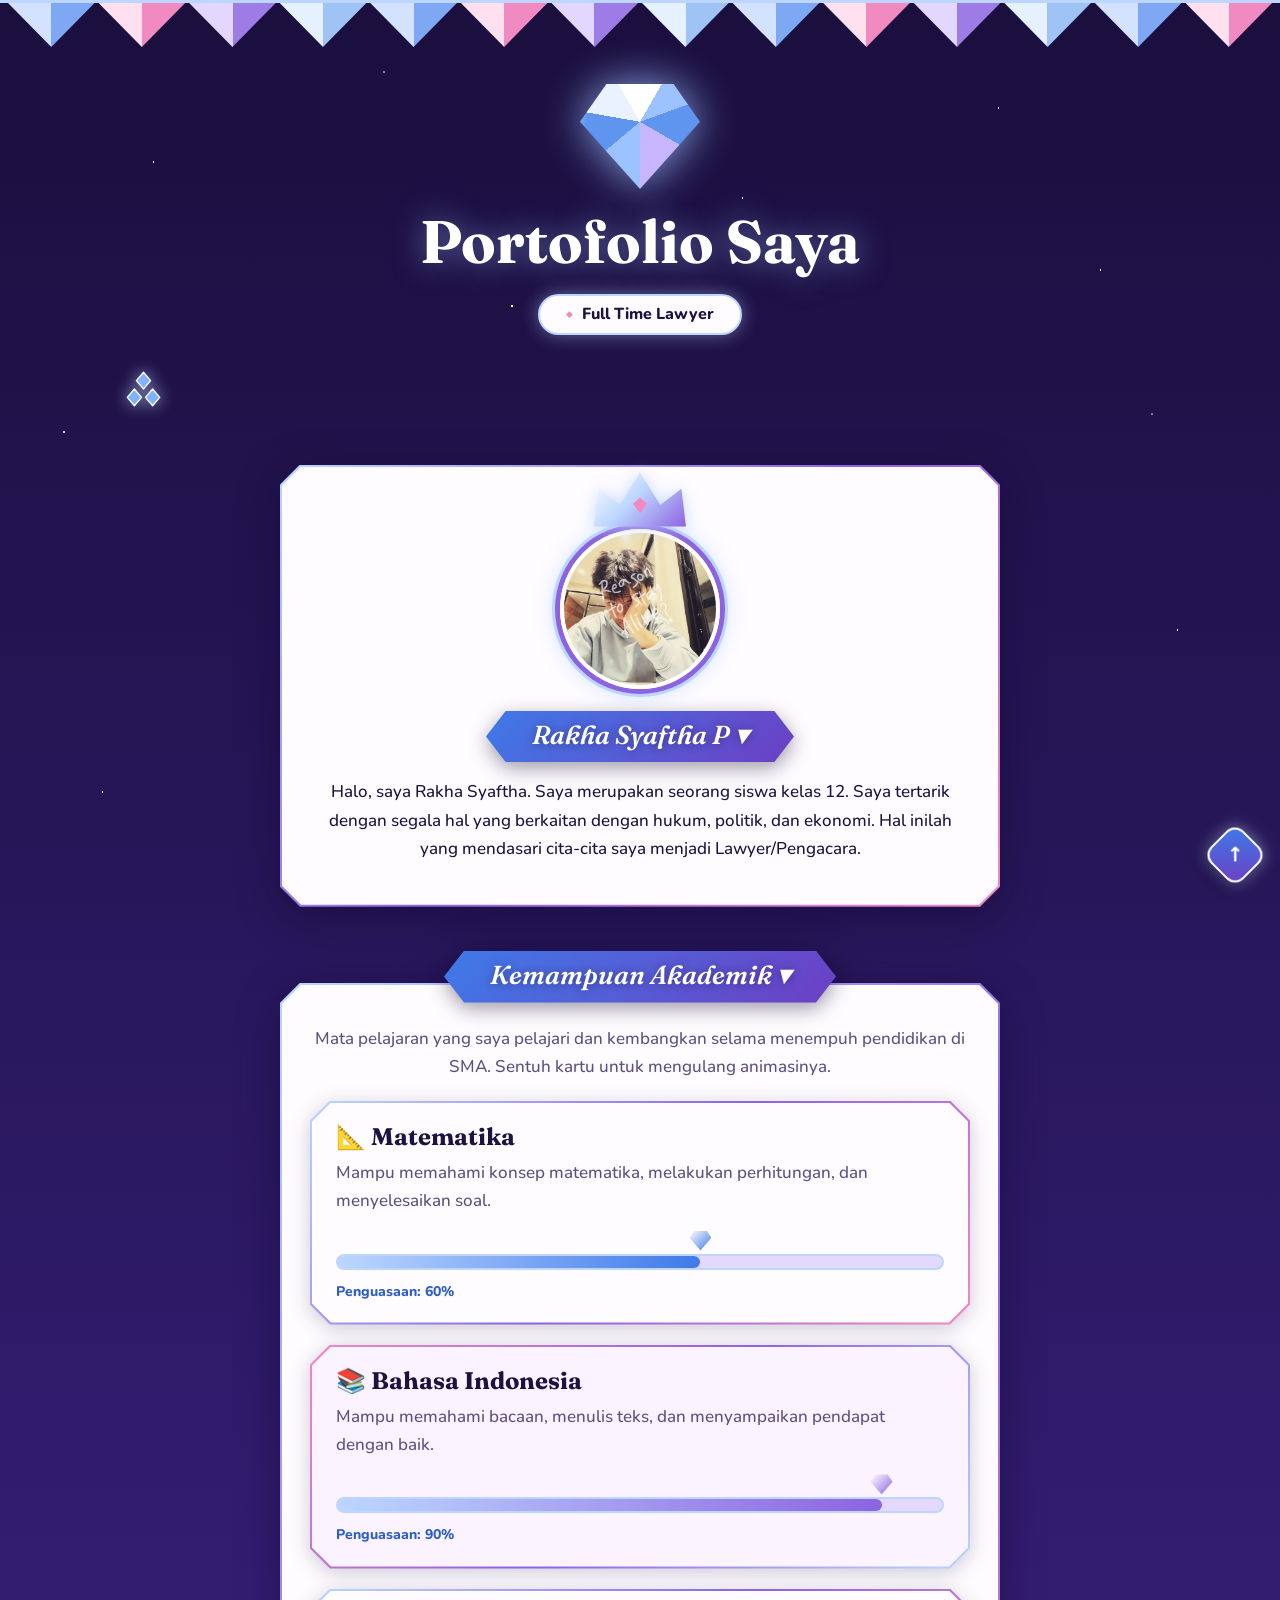
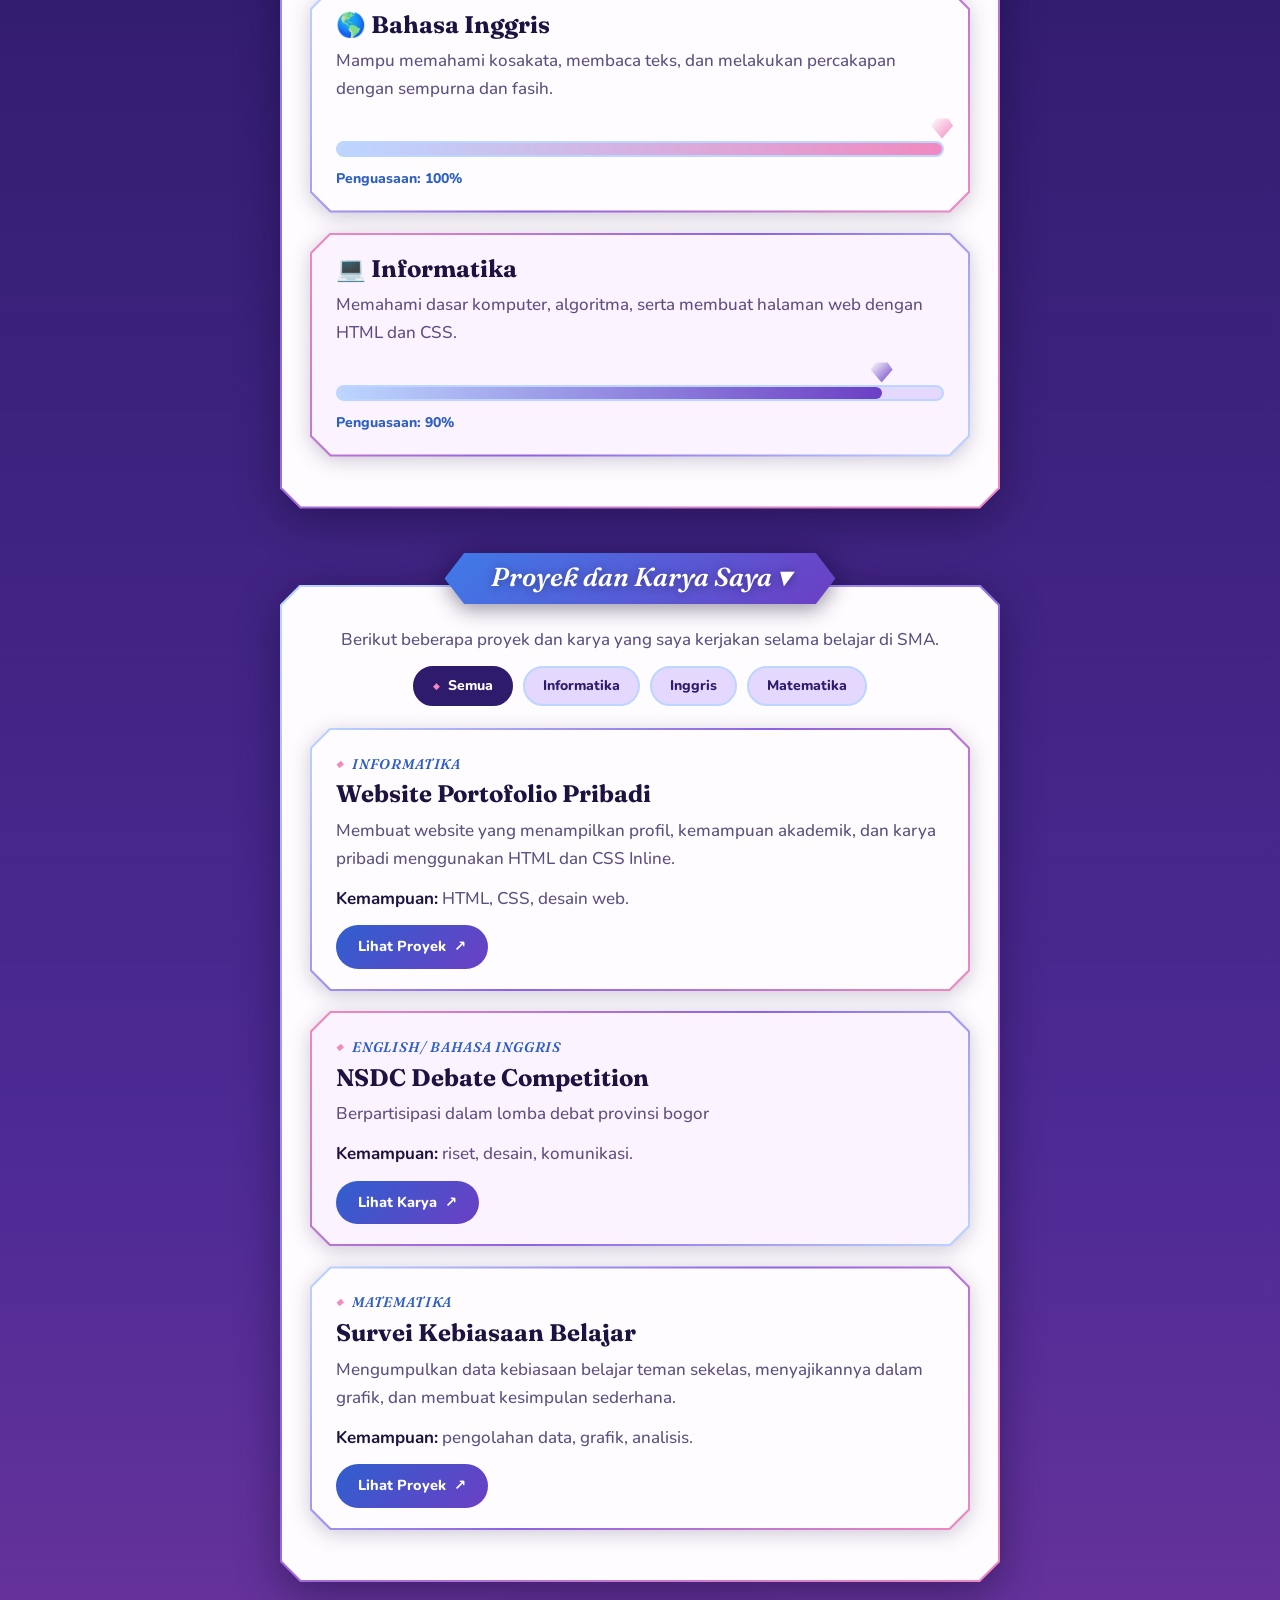
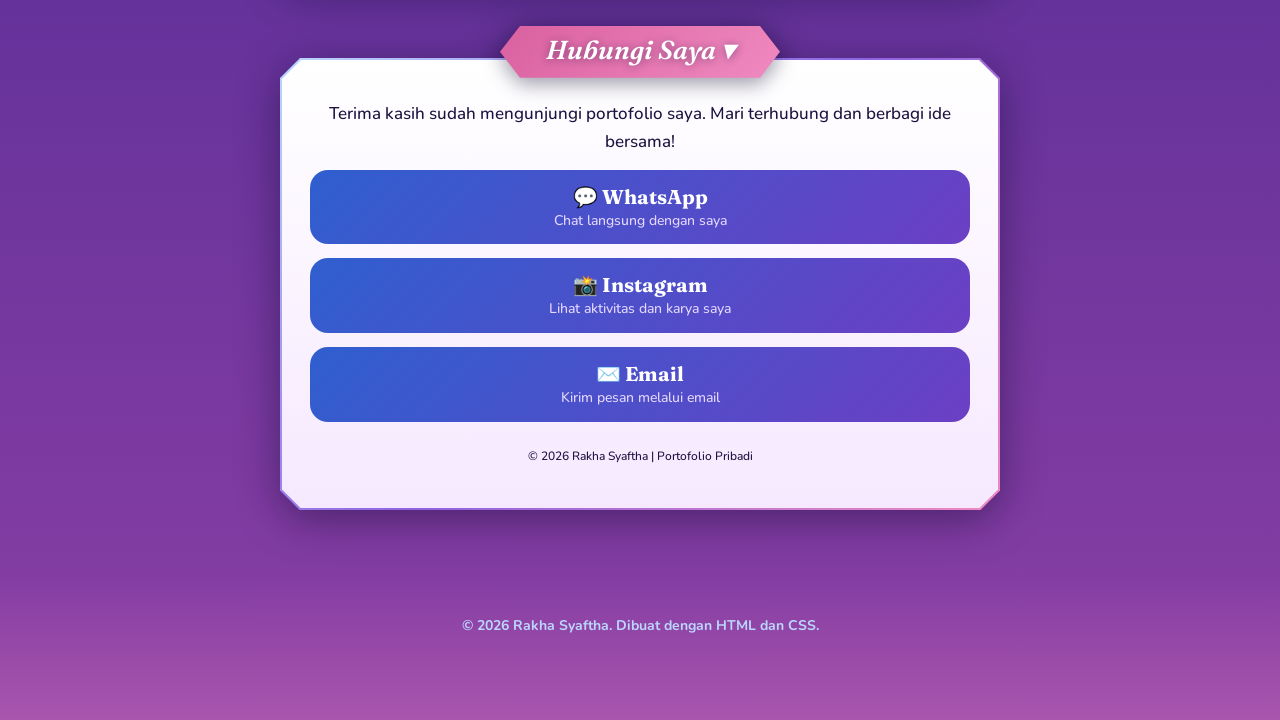
==== index.html @ ced78276 "Add files via upload" ====
<!DOCTYPE html>
<html lang="id">
<head>
    <meta charset="UTF-8">
    <meta name="viewport" content="width=device-width, initial-scale=1.0">
    <title>Portofolio Rakha Syaftha</title>

    <link rel="preconnect" href="https://fonts.googleapis.com">
    <link rel="preconnect" href="https://fonts.gstatic.com" crossorigin>
    <link href="https://fonts.googleapis.com/css2?family=Fraunces:ital,opsz,wght@0,9..144,600;0,9..144,700;1,9..144,600&family=Nunito:wght@500;700;800&display=swap" rel="stylesheet">

    <link rel="stylesheet" href="port.css">
</head>

<body id="top">

    <header>
        <div class="bunting" aria-hidden="true"><i></i><i></i><i></i><i></i><i></i><i></i><i></i><i></i><i></i><i></i><i></i><i></i><i></i><i></i></div>

        <div class="stage">
            <input class="sr-only" type="checkbox" id="kilau">
            <label class="jewel-btn" for="kilau"><span class="jewel-tilt"><span class="jewel"></span></span><span class="sr-only">Sentuh permata</span></label>
            <div class="sparks" aria-hidden="true"><i></i><i></i><i></i><i></i><i></i><i></i></div>
        </div>

        <input class="sr-only" type="checkbox" id="yee">
        <h1><label for="yee"><span class="a">Portofolio Saya</span><span class="b">Rakha Syaftha Perdana</span></label></h1>

        <div class="sign">
            <input class="sr-only" type="radio" name="s" id="s0" checked>
            <input class="sr-only" type="radio" name="s" id="s1">
            <input class="sr-only" type="radio" name="s" id="s2">
            <input class="sr-only" type="radio" name="s" id="s3">
            <label class="l0" for="s1">Full Time Lawyer</label>
            <label class="l1" for="s2">Accountant</label>
            <label class="l2" for="s3">English Native</label>
            <label class="l3" for="s0">Diploma</label>
        </div>
    </header>

    <section class="profile">
        <input class="sr-only" type="checkbox" id="tiara">
        <label class="tiara" for="tiara"><span class="sr-only">Sentuh tiara</span></label>

        <input class="sr-only" type="checkbox" id="spin">
        <label class="photo" for="spin"><img src="Snapchat-935109561.jpg" alt="Foto profil"></label>

        <details open>
            <summary><h2>Rakha Syaftha P</h2></summary>
            <p>
                Halo, saya Rakha Syaftha. Saya merupakan seorang
                siswa kelas 12. Saya tertarik dengan segala hal
                yang berkaitan dengan hukum, politik, dan ekonomi.
                Hal inilah yang mendasari cita-cita saya menjadi
                Lawyer/Pengacara.
            </p>
        </details>
    </section>

    <section>
        <details open>
            <summary><h2>Kemampuan Akademik</h2></summary>

            <p class="description">
                Mata pelajaran yang saya pelajari dan
                kembangkan selama menempuh pendidikan di SMA.
                Sentuh kartu untuk mengulang animasinya.
            </p>

            <div class="skill-card" style="--v:60">
                <input class="sr-only" type="checkbox" id="k1"><label class="hit" for="k1"><span class="sr-only">Ulangi animasi</span></label>
                <h3>📐 Matematika</h3>
                <p>Mampu memahami konsep matematika, melakukan perhitungan, dan menyelesaikan soal.</p>
                <div class="progress"><div class="progress-bar" style="width: 60%;"></div></div>
                <p class="percentage"></p>
            </div>

            <div class="skill-card" style="--v:90;--c:var(--amethyst)">
                <input class="sr-only" type="checkbox" id="k2"><label class="hit" for="k2"><span class="sr-only">Ulangi animasi</span></label>
                <h3>📚 Bahasa Indonesia</h3>
                <p>Mampu memahami bacaan, menulis teks, dan menyampaikan pendapat dengan baik.</p>
                <div class="progress"><div class="progress-bar" style="width: 90%;"></div></div>
                <p class="percentage"></p>
            </div>

            <div class="skill-card" style="--v:100;--c:var(--rose)">
                <input class="sr-only" type="checkbox" id="k3"><label class="hit" for="k3"><span class="sr-only">Ulangi animasi</span></label>
                <h3>🌎 Bahasa Inggris</h3>
                <p>Mampu memahami kosakata, membaca teks, dan melakukan percakapan dengan sempurna dan fasih.</p>
                <div class="progress"><div class="progress-bar" style="width: 100%;"></div></div>
                <p class="percentage"></p>
            </div>

            <div class="skill-card" style="--v:90;--c:var(--violet)">
                <input class="sr-only" type="checkbox" id="k4"><label class="hit" for="k4"><span class="sr-only">Ulangi animasi</span></label>
                <h3>💻 Informatika</h3>
                <p>Memahami dasar komputer, algoritma, serta membuat halaman web dengan HTML dan CSS.</p>
                <div class="progress"><div class="progress-bar" style="width: 90%;"></div></div>
                <p class="percentage"></p>
            </div>
        </details>
    </section>

    <section class="proj">
        <details open>
            <summary><h2>Proyek dan Karya Saya</h2></summary>

            <p class="description">
                Berikut beberapa proyek dan karya yang saya
                kerjakan selama belajar di SMA.
            </p>

            <div class="chips" role="group" aria-label="Filter kategori">
                <input class="sr-only" type="radio" name="kat" id="f-semua" checked><label for="f-semua">Semua</label>
                <input class="sr-only" type="radio" name="kat" id="f-info"><label for="f-info">Informatika</label>
                <input class="sr-only" type="radio" name="kat" id="f-eng"><label for="f-eng">Inggris</label>
                <input class="sr-only" type="radio" name="kat" id="f-mat"><label for="f-mat">Matematika</label>
            </div>

            <div class="project-card" data-k="info">
                <p class="category">INFORMATIKA</p>
                <h3>Website Portofolio Pribadi</h3>
                <p>
                    Membuat website yang menampilkan profil,
                    kemampuan akademik, dan karya pribadi
                    menggunakan HTML dan CSS Inline.
                </p>
                <p><b>Kemampuan:</b> HTML, CSS, desain web.</p>
                <a href="informatika.html" class="project-button">Lihat Proyek</a>
            </div>

            <div class="project-card" data-k="eng">
                <p class="category">ENGLISH/ BAHASA INGGRIS</p>
                <h3>NSDC Debate Competition</h3>
                <p>Berpartisipasi dalam lomba debat provinsi bogor</p>
                <p><b>Kemampuan:</b> riset, desain, komunikasi.</p>
                <a href="poster.html" class="project-button">Lihat Karya</a>
            </div>

            <div class="project-card" data-k="mat">
                <p class="category">MATEMATIKA</p>
                <h3>Survei Kebiasaan Belajar</h3>
                <p>
                    Mengumpulkan data kebiasaan belajar teman
                    sekelas, menyajikannya dalam grafik, dan
                    membuat kesimpulan sederhana.
                </p>
                <p><b>Kemampuan:</b> pengolahan data, grafik, analisis.</p>
                <a href="survei.html" class="project-button">Lihat Proyek</a>
            </div>
        </details>
    </section>

    <section class="contact">
        <details open>
            <summary><h2>Hubungi Saya</h2></summary>

            <p>
                Terima kasih sudah mengunjungi portofolio saya.
                Mari terhubung dan berbagi ide bersama!
            </p>

            <a href="https://wa.me/6288289358517" target="_blank" rel="noopener noreferrer" class="contact-button">
                💬 WhatsApp
                <span>Chat langsung dengan saya</span>
            </a>

            <a href="https://www.instagram.com/rakhasyaftha/" target="_blank" rel="noopener noreferrer" class="contact-button">
                📸 Instagram
                <span>Lihat aktivitas dan karya saya</span>
            </a>

            <a href="mailto:rakha.syaftha@gmail.com" class="contact-button">
                ✉️ Email
                <span>Kirim pesan melalui email</span>
            </a>

            <p style="font-size: 12px; margin-top: 25px;">
                © 2026 Rakha Syaftha | Portofolio Pribadi
            </p>
        </details>
    </section>

    <footer>
        <p><a href="#top">&copy; 2026 Rakha Syaftha. Dibuat dengan HTML dan CSS.</a></p>
        <div class="row">
        </div>
    </footer>
    <a class="up" href="#top" aria-label="Kembali ke atas"><span aria-hidden="true">↑</span></a>

</body>
</html>
---- port.css ----
@property --n{syntax:'<integer>';inherits:false;initial-value:0}

:root{--midnight:#1a0f3d;--indigo:#2f1b6b;--violet:#6c3fc4;--amethyst:#8d63e0;--sapphire:#3f7ae8;--sapphire-d:#2d5fc4;--ice:#bcd6ff;--lilac:#e4d8ff;--rose:#f08ac0;--pearl:#fffcff;--ink:#1d1240;--muted:#5d5080;--serif:'Fraunces',Georgia,'Times New Roman',serif;--sans:'Nunito',system-ui,Arial,sans-serif;
--cut:polygon(20px 0,calc(100% - 20px) 0,100% 20px,100% calc(100% - 20px),calc(100% - 20px) 100%,20px 100%,0 calc(100% - 20px),0 20px);
--cut-in:polygon(19px 0,calc(100% - 19px) 0,100% 19px,100% calc(100% - 19px),calc(100% - 19px) 100%,19px 100%,0 calc(100% - 19px),0 19px);
--gem:polygon(22% 0,78% 0,100% 36%,50% 100%,0 36%);
--gems:url("data:image/svg+xml,%3Csvg xmlns='http://www.w3.org/2000/svg' viewBox='0 0 30 28'%3E%3Cpath fill='%2380b2ff' stroke='%23ffffff' stroke-width='1' stroke-linejoin='round' d='M15 1l5.5 6.5L15 14 9.5 7.5z M8 14l5.5 6.5L8 27 2.5 20.5z M22 14l5.5 6.5L22 27l-5.5-6.5z'/%3E%3C/svg%3E")}
*{box-sizing:border-box}
html{scroll-behavior:smooth}
::selection{background:var(--rose);color:var(--ink)}
:focus-visible{outline:3px solid var(--rose);outline-offset:3px}
input:focus-visible+label{outline:3px solid var(--rose);outline-offset:3px;border-radius:12px}
.sr-only{position:absolute;width:1px;height:1px;margin:-1px;padding:0;overflow:hidden;clip:rect(0 0 0 0);white-space:nowrap;border:0}

body{margin:0;font:500 17px/1.65 var(--sans);color:#f3ebff;background:linear-gradient(180deg,var(--midnight) 0%,var(--indigo) 36%,#4d2a94 70%,#8a3fa5 100%)}
body>*{position:relative;z-index:1}
body::before,body::after{content:"";position:fixed;inset:0;z-index:0;pointer-events:none;animation:twinkle 6s ease-in-out infinite}
body::before{background:radial-gradient(1.6px 1.6px at 12% 18%,#fff 50%,transparent 51%),radial-gradient(1.2px 1.2px at 78% 12%,#cfe0ff 50%,transparent 51%),radial-gradient(2px 2px at 40% 34%,#fff 50%,transparent 51%),radial-gradient(1.4px 1.4px at 90% 46%,#ffd9ec 50%,transparent 51%),radial-gradient(1.6px 1.6px at 22% 62%,#fff 50%,transparent 51%),radial-gradient(1.2px 1.2px at 64% 78%,#cfe0ff 50%,transparent 51%),radial-gradient(2px 2px at 8% 88%,#fff 50%,transparent 51%)}
body::after{animation-delay:3s;background:radial-gradient(1.4px 1.4px at 30% 8%,#fff 50%,transparent 51%),radial-gradient(1.8px 1.8px at 58% 22%,#ffd9ec 50%,transparent 51%),radial-gradient(1.2px 1.2px at 86% 30%,#fff 50%,transparent 51%),radial-gradient(1.6px 1.6px at 5% 48%,#cfe0ff 50%,transparent 51%),radial-gradient(1.4px 1.4px at 48% 56%,#fff 50%,transparent 51%),radial-gradient(1.8px 1.8px at 92% 70%,#fff 50%,transparent 51%),radial-gradient(1.2px 1.2px at 36% 94%,#ffd9ec 50%,transparent 51%)}
@keyframes twinkle{0%,100%{opacity:.3}50%{opacity:1}}

.jewel::before{content:"";position:absolute;inset:0;clip-path:var(--gem);background:conic-gradient(from 0deg at 50% 36%,#fff 0 30deg,#9cc2ff 30deg 70deg,#5f95ee 70deg 120deg,#c7b5ff 120deg 180deg,#9cc2ff 180deg 230deg,#5f95ee 230deg 280deg,#eaf2ff 280deg 330deg,#fff 330deg 360deg)}

header{position:relative;z-index:1;text-align:center;padding:84px 20px 84px}

header::after{content:"";position:absolute;left:0;right:0;bottom:12px;height:36px;background:var(--gems) 10% 50%/auto 100% no-repeat;filter:drop-shadow(0 0 8px rgba(188,214,255,.8));animation:stroll 8s ease-in-out infinite alternate}
@keyframes stroll{to{background-position:90% 50%}}

.bunting{position:absolute;top:0;left:0;right:0;display:flex;padding:0 6px;border-top:3px solid var(--ice)}
.bunting i{flex:1;height:clamp(26px,4vw,44px);margin:0 2px;clip-path:polygon(0 0,100% 0,50% 100%);transform-origin:top}
.bunting i:hover{animation:flip .6s}
.bunting i:nth-child(4n+1){background:linear-gradient(90deg,#d3e3ff 50%,#7ea8f4 50%)}
.bunting i:nth-child(4n+2){background:linear-gradient(90deg,#ffe0ef 50%,#f08ac0 50%)}
.bunting i:nth-child(4n+3){background:linear-gradient(90deg,#e3d6ff 50%,#9d7ce6 50%)}
.bunting i:nth-child(4n){background:linear-gradient(90deg,#e6f1ff 50%,#9fc3f5 50%)}
@keyframes flip{50%{transform:rotateX(180deg)}}

@keyframes bob{50%{transform:translateY(-8px)}}

.stage{position:relative;width:120px;margin:0 auto 20px}
.jewel-btn{display:block;width:120px;cursor:pointer;perspective:600px;-webkit-tap-highlight-color:transparent;animation:bob 4s ease-in-out infinite}
.jewel-tilt{display:block;transition:transform .2s ease-out}
.jewel{position:relative;display:block;width:120px;height:105px;filter:drop-shadow(0 0 22px rgba(156,194,255,.85));transition:filter .3s}
.jewel::after{content:"";position:absolute;inset:0;clip-path:var(--gem);background:linear-gradient(105deg,transparent 40%,rgba(255,255,255,.95) 50%,transparent 60%) 0 0/250% 100%;animation:glint 2.2s .5s ease-out both}
.jewel-btn:hover .jewel{filter:drop-shadow(0 0 30px rgba(240,138,192,.85))}
.jewel-btn:active .jewel-tilt{transform:scale(.92)}
.jewel-btn:hover .jewel-tilt{animation:sway 2.4s ease-in-out infinite}
#kilau:checked+.jewel-btn .jewel-tilt{animation:spin .9s cubic-bezier(.3,1.3,.5,1),sway 2.4s .9s ease-in-out infinite}
#kilau:checked+.jewel-btn .jewel::after{animation:glint2 .9s ease-out both}
@keyframes glint{to{background-position:100% 0}}
@keyframes glint2{to{background-position:100% 0}}
@keyframes sway{0%,100%{transform:rotateY(0)}25%{transform:rotateY(28deg)}75%{transform:rotateY(-28deg)}}
@keyframes spin{0%{transform:rotateY(0) scale(1)}50%{transform:rotateY(180deg) scale(1.18)}100%{transform:rotateY(360deg) scale(1)}}

.sparks{position:absolute;left:50%;top:52px;z-index:3;width:0;height:0;pointer-events:none}
.sparks i{position:absolute;left:0;top:0;width:var(--s);height:var(--s);margin:calc(var(--s)/-2) 0 0 calc(var(--s)/-2);background:var(--c);opacity:0;clip-path:polygon(50% 0,62% 38%,100% 50%,62% 62%,50% 100%,38% 62%,0 50%,38% 38%)}
.sparks i:nth-child(even){clip-path:polygon(50% 0,100% 50%,50% 100%,0 50%)}
#kilau:checked~.sparks i{animation:pop 1.8s var(--t,0s) ease-out infinite}
.sparks i:nth-child(1){--dx:-110px;--dy:-30px;--s:16px;--c:#fff}
.sparks i:nth-child(2){--dx:100px;--dy:-50px;--s:12px;--c:#bcd6ff;--t:.3s}
.sparks i:nth-child(3){--dx:-70px;--dy:-90px;--s:10px;--c:#f08ac0;--t:.6s}
.sparks i:nth-child(4){--dx:80px;--dy:40px;--s:18px;--c:#fff;--t:.9s}
.sparks i:nth-child(5){--dx:-100px;--dy:50px;--s:12px;--c:#c7b5ff;--t:1.2s}
.sparks i:nth-child(6){--dx:20px;--dy:-100px;--s:14px;--c:#f08ac0;--t:1.5s}
@keyframes pop{0%{transform:translate(0,0) scale(.2) rotate(0);opacity:0}15%{opacity:1}100%{transform:translate(var(--dx),var(--dy)) scale(1) rotate(160deg);opacity:0}}

header h1{position:relative;margin:0;font:700 clamp(36px,9vw,60px)/1.08 var(--serif);color:#fff;text-shadow:0 0 30px rgba(156,194,255,.55)}
header h1 label{cursor:pointer}
header h1 label:hover{text-shadow:0 0 34px rgba(240,138,192,.7)}
header h1 .b{display:none}
#yee:checked~h1 .a{display:none}
#yee:checked~h1 .b{display:inline}

.sign{display:inline-block;margin-top:20px}
.sign:focus-within{outline:3px solid var(--rose);outline-offset:6px;border-radius:999px}
.sign label{display:none;padding:8px 26px;font:800 16px/1.3 var(--sans);color:var(--ink);background:var(--pearl);border:2px solid var(--ice);border-radius:999px;box-shadow:0 0 18px rgba(188,214,255,.45);cursor:pointer;transition:transform .2s}
.sign label::before{content:"\25C6";font-size:9px;margin-right:9px;color:var(--rose);vertical-align:2px}
.sign label:hover{transform:translateY(-2px)}
#s0:checked~.l0,#s1:checked~.l1,#s2:checked~.l2,#s3:checked~.l3{display:inline-block}

section{position:relative;z-index:1;width:calc(100% - 24px);max-width:720px;margin:76px auto 34px;padding:52px 30px 32px;color:var(--ink);filter:drop-shadow(0 10px 22px rgba(10,4,40,.45))}
section::before,.skill-card::before,.project-card::before{content:"";position:absolute;inset:0;z-index:-1;clip-path:var(--cut);background:linear-gradient(135deg,var(--g1,var(--ice)),var(--amethyst) 50%,var(--g2,var(--rose)))}
section::after,.skill-card::after,.project-card::after{content:"";position:absolute;inset:2px;z-index:-1;clip-path:var(--cut-in);background:var(--f,var(--pearl))}
summary{display:block;list-style:none;cursor:pointer}
summary::-webkit-details-marker{display:none}
h2{position:relative;isolation:isolate;width:max-content;max-width:calc(100% + 36px);margin:-84px auto 22px;padding:10px 46px 12px;text-align:center;font:italic 600 26px/1.15 var(--serif);color:#fff;text-shadow:0 1px 8px rgba(29,18,64,.45);user-select:none;filter:drop-shadow(0 6px 10px rgba(10,4,40,.4))}
h2::before{content:"";position:absolute;inset:0;z-index:-1;clip-path:polygon(20px 0,calc(100% - 20px) 0,100% 50%,calc(100% - 20px) 100%,20px 100%,0 50%);background:linear-gradient(135deg,var(--sapphire),var(--violet))}
details[open] h2::after{content:" ▾"}
details:not([open]) h2::after{content:" ▸"}
summary:hover h2{filter:drop-shadow(0 6px 10px rgba(10,4,40,.4)) brightness(1.12)}
h3{margin:0 0 8px;font:700 24px/1.2 var(--serif);color:var(--ink)}
p{margin:0 0 12px}
.description{text-align:center;color:var(--muted)}

.profile{margin-top:46px;padding-top:64px;text-align:center}
.profile h2{margin:0 auto 16px}
.photo{display:inline-block;margin:0 0 22px;border-radius:50%;line-height:0;cursor:pointer}
.photo img{width:160px;height:160px;object-fit:cover;border-radius:50%;border:4px solid #fff;box-shadow:0 0 0 5px var(--amethyst),0 0 0 8px var(--ice),0 0 26px rgba(156,194,255,.8);transition:transform .8s cubic-bezier(.3,1.3,.5,1)}
.photo:hover img{transform:scale(1.04)}
#spin:checked+.photo img{transform:rotate(360deg)}
.tiara{position:absolute;left:50%;top:8px;z-index:2;width:92px;height:54px;margin-left:-46px;cursor:pointer;transform-origin:50% 100%;transition:transform .35s;filter:drop-shadow(0 0 8px rgba(188,214,255,.9))}
.tiara::before{content:"";position:absolute;inset:0;clip-path:polygon(0 100%,5% 30%,28% 60%,50% 0,72% 60%,95% 30%,100% 100%);background:linear-gradient(135deg,#fff,var(--ice) 45%,var(--amethyst))}
.tiara::after{content:"";position:absolute;left:50%;top:46%;width:14px;height:16px;margin-left:-7px;clip-path:polygon(50% 0,100% 40%,50% 100%,0 40%);background:var(--rose)}
#tiara:checked+.tiara{transform:rotate(-14deg) translateY(-4px)}

.skill-card,.project-card{position:relative;isolation:isolate;margin:20px 0;padding:22px 26px;color:var(--muted);filter:drop-shadow(0 4px 10px rgba(29,18,64,.22));transition:transform .25s}
.skill-card:nth-child(even of .skill-card),.project-card:nth-child(even of .project-card){--g1:var(--rose);--g2:var(--ice);--f:#fbf3ff}
.skill-card:hover,.project-card:hover{transform:translateY(-3px)}
.hit{position:absolute;inset:0;z-index:2;cursor:pointer}

.progress{height:16px;margin-top:38px;background:var(--lilac);border:2px solid var(--ice);border-radius:20px}
.progress-bar{position:relative;height:100%;border-radius:20px;animation:g1 1.1s cubic-bezier(.2,.8,.2,1);background:linear-gradient(90deg,var(--ice),var(--c,var(--sapphire)))}
.progress-bar::after{content:"";position:absolute;right:-11px;bottom:calc(100% + 5px);width:22px;height:20px;clip-path:var(--gem);background:linear-gradient(135deg,#fff,var(--c,var(--sapphire)))}
.skill-card .percentage{--n:var(--v);counter-reset:p var(--n);margin:10px 0 0;font-size:14px;font-weight:800;color:var(--sapphire-d);animation:c1 1.1s cubic-bezier(.2,.8,.2,1)}
.percentage::after{content:"Penguasaan: " counter(p) "%"}
.skill-card input:checked~.progress .progress-bar{animation-name:g2}
.skill-card input:checked~.percentage{animation-name:c2}
@keyframes g1{from{width:0}}
@keyframes g2{from{width:0}}
@keyframes c1{from{--n:0}}
@keyframes c2{from{--n:0}}

.project-card b{color:var(--ink)}
.project-card .category{display:inline-block;margin:0 0 6px;font:italic 600 14px/1.4 var(--serif);letter-spacing:.06em;color:var(--sapphire-d)}
.category::before{content:"\25C6";font-size:9px;margin-right:8px;color:var(--rose);vertical-align:2px}

.chips{display:flex;flex-wrap:wrap;justify-content:center;gap:10px;margin:0 0 22px}
.chips label{cursor:pointer;font-weight:800;font-size:14px;color:var(--indigo);padding:6px 18px;border-radius:999px;border:2px solid var(--ice);background:var(--lilac);transition:background .2s,color .2s}
.chips label:hover{background:#d3c3fb}
.chips input:checked+label{background:var(--indigo);color:#fff;border-color:var(--indigo)}
.chips input:checked+label::before{content:"\25C6";font-size:9px;margin-right:8px;color:var(--rose);vertical-align:1px}
.proj:has(#f-info:checked) .project-card:not([data-k="info"]),
.proj:has(#f-eng:checked) .project-card:not([data-k="eng"]),
.proj:has(#f-mat:checked) .project-card:not([data-k="mat"]){display:none}

.project-button,.contact-button{color:#fff;text-decoration:none;background:linear-gradient(135deg,#2f5fcf,var(--violet));transition:transform .2s,box-shadow .2s}
.project-button{display:inline-flex;align-items:center;gap:8px;padding:10px 22px;border-radius:999px;font-weight:800;font-size:14.5px}
.project-button::after{content:"\2197"}
.project-button:hover,.contact-button:hover{transform:translateY(-2px);box-shadow:0 0 0 4px rgba(63,122,232,.25),0 8px 18px rgba(63,122,232,.4)}

.contact{--f:linear-gradient(180deg,#fff,#f6e9ff);text-align:center}
.contact h2::before{background:linear-gradient(135deg,#d9609f,var(--rose))}
.contact-button{display:block;margin:14px 0;padding:14px 18px;border-radius:18px;font:700 20px/1.25 var(--serif)}
.contact-button span{display:block;margin-top:2px;font:500 14px/1.4 var(--sans);color:var(--lilac)}

footer{position:relative;z-index:1;margin-top:60px;padding:44px 20px 70px;text-align:center;font-size:14px;font-weight:700;color:#f3e9ff;background:linear-gradient(180deg,transparent,rgba(240,138,192,.3))}
footer p{margin:0}
footer a{color:var(--ice);text-decoration:none}
footer a:hover{text-decoration:underline}
.row{display:flex;justify-content:center;gap:8px;margin-top:12px;font-size:24px}
.row>span{display:inline-block;transition:transform .2s}
.row>span:hover{transform:translateY(-3px)}

.up{position:fixed;right:22px;bottom:22px;z-index:50;width:46px;height:46px;display:grid;place-items:center;border-radius:12px;border:2px solid #fff;color:#fff;font-weight:800;text-decoration:none;transform:rotate(45deg);background:linear-gradient(135deg,var(--sapphire),var(--violet));box-shadow:0 8px 20px rgba(10,4,40,.45),0 0 16px rgba(188,214,255,.6)}
.up span{transform:rotate(-45deg);font-size:20px;line-height:1}
@supports (animation-timeline:scroll()){
  .up{animation:up-in linear both;animation-timeline:scroll(root);animation-range:0 450px}
  @keyframes up-in{from{opacity:0;visibility:hidden}to{opacity:1;visibility:visible}}
}

@media(max-width:600px){
  body{font-size:16px}
  header{padding:80px 16px 80px}
  section{margin:70px auto 28px;padding:48px 20px 26px}
  h2{margin-top:-78px;padding:9px 34px 11px;font-size:21px}
  .photo img{width:140px;height:140px}
}

@media(prefers-reduced-motion:reduce){*,::before,::after{animation:none!important;transition:none!important}}
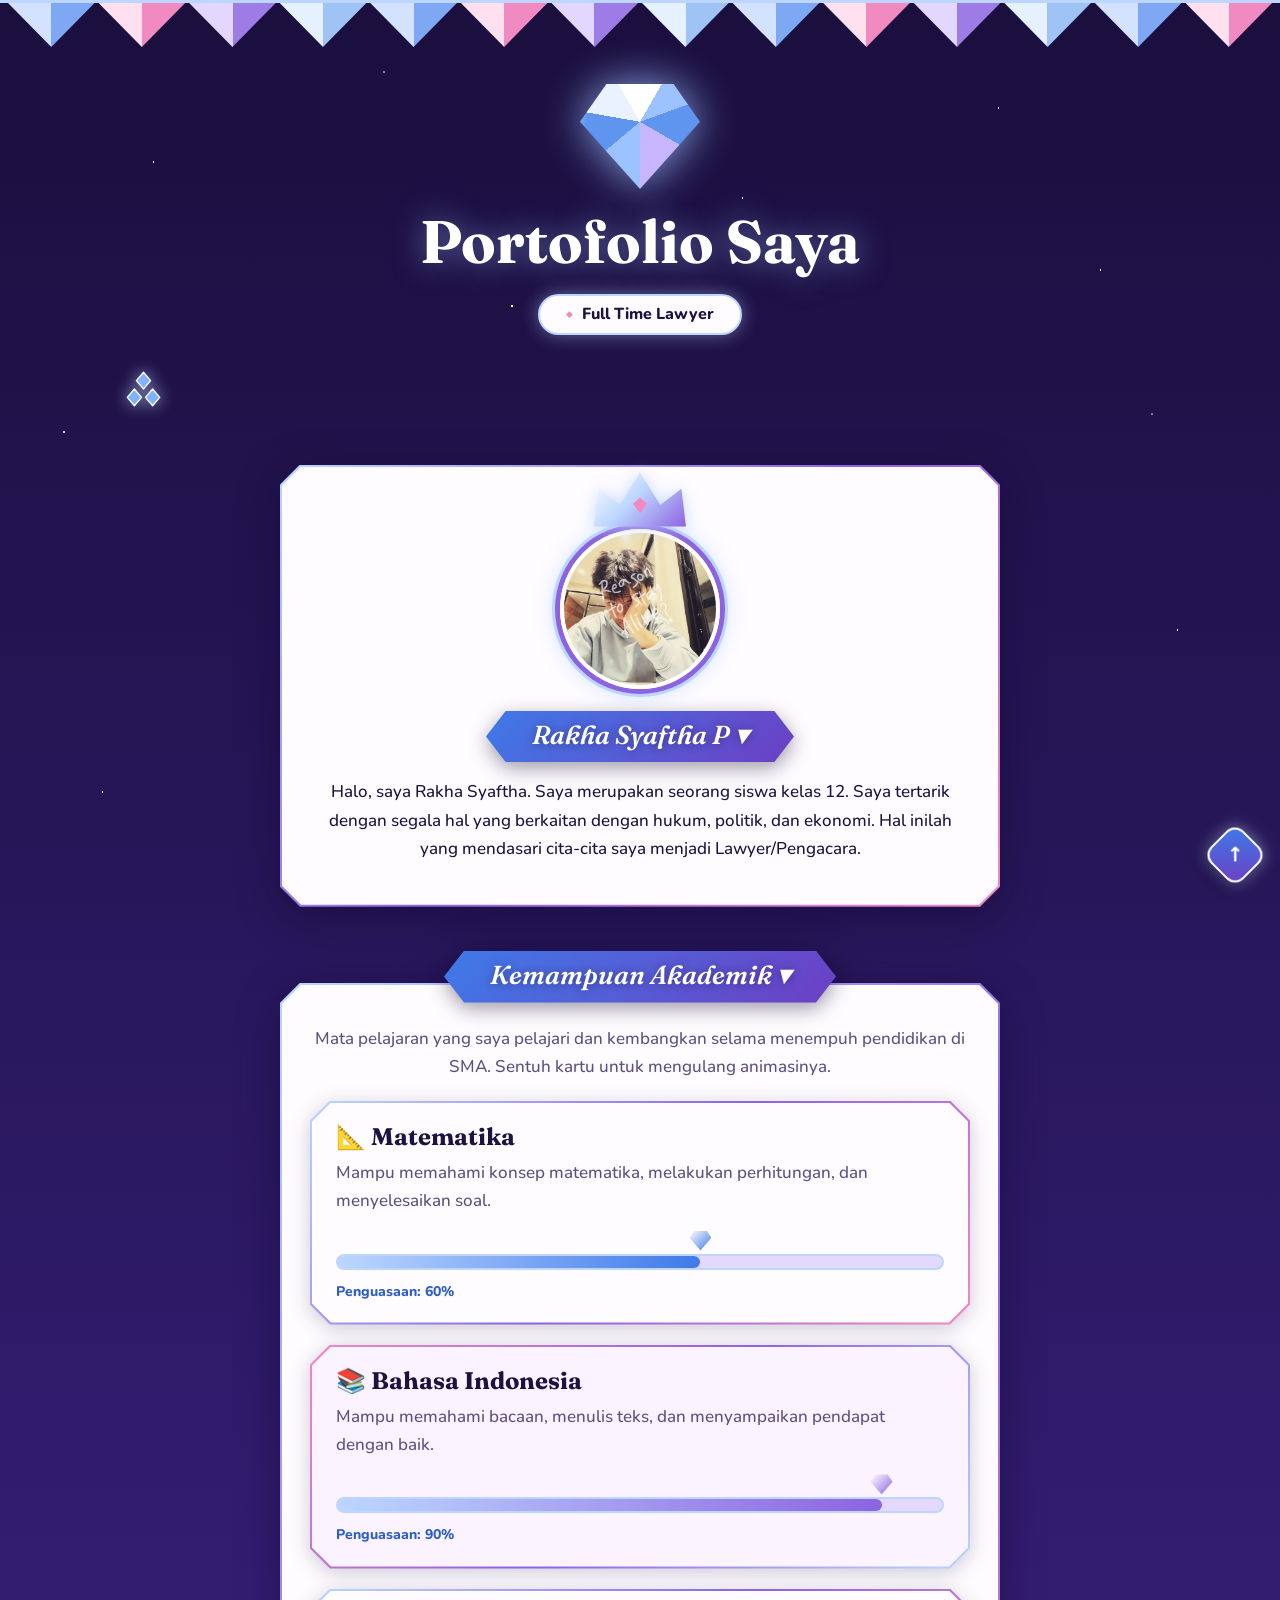
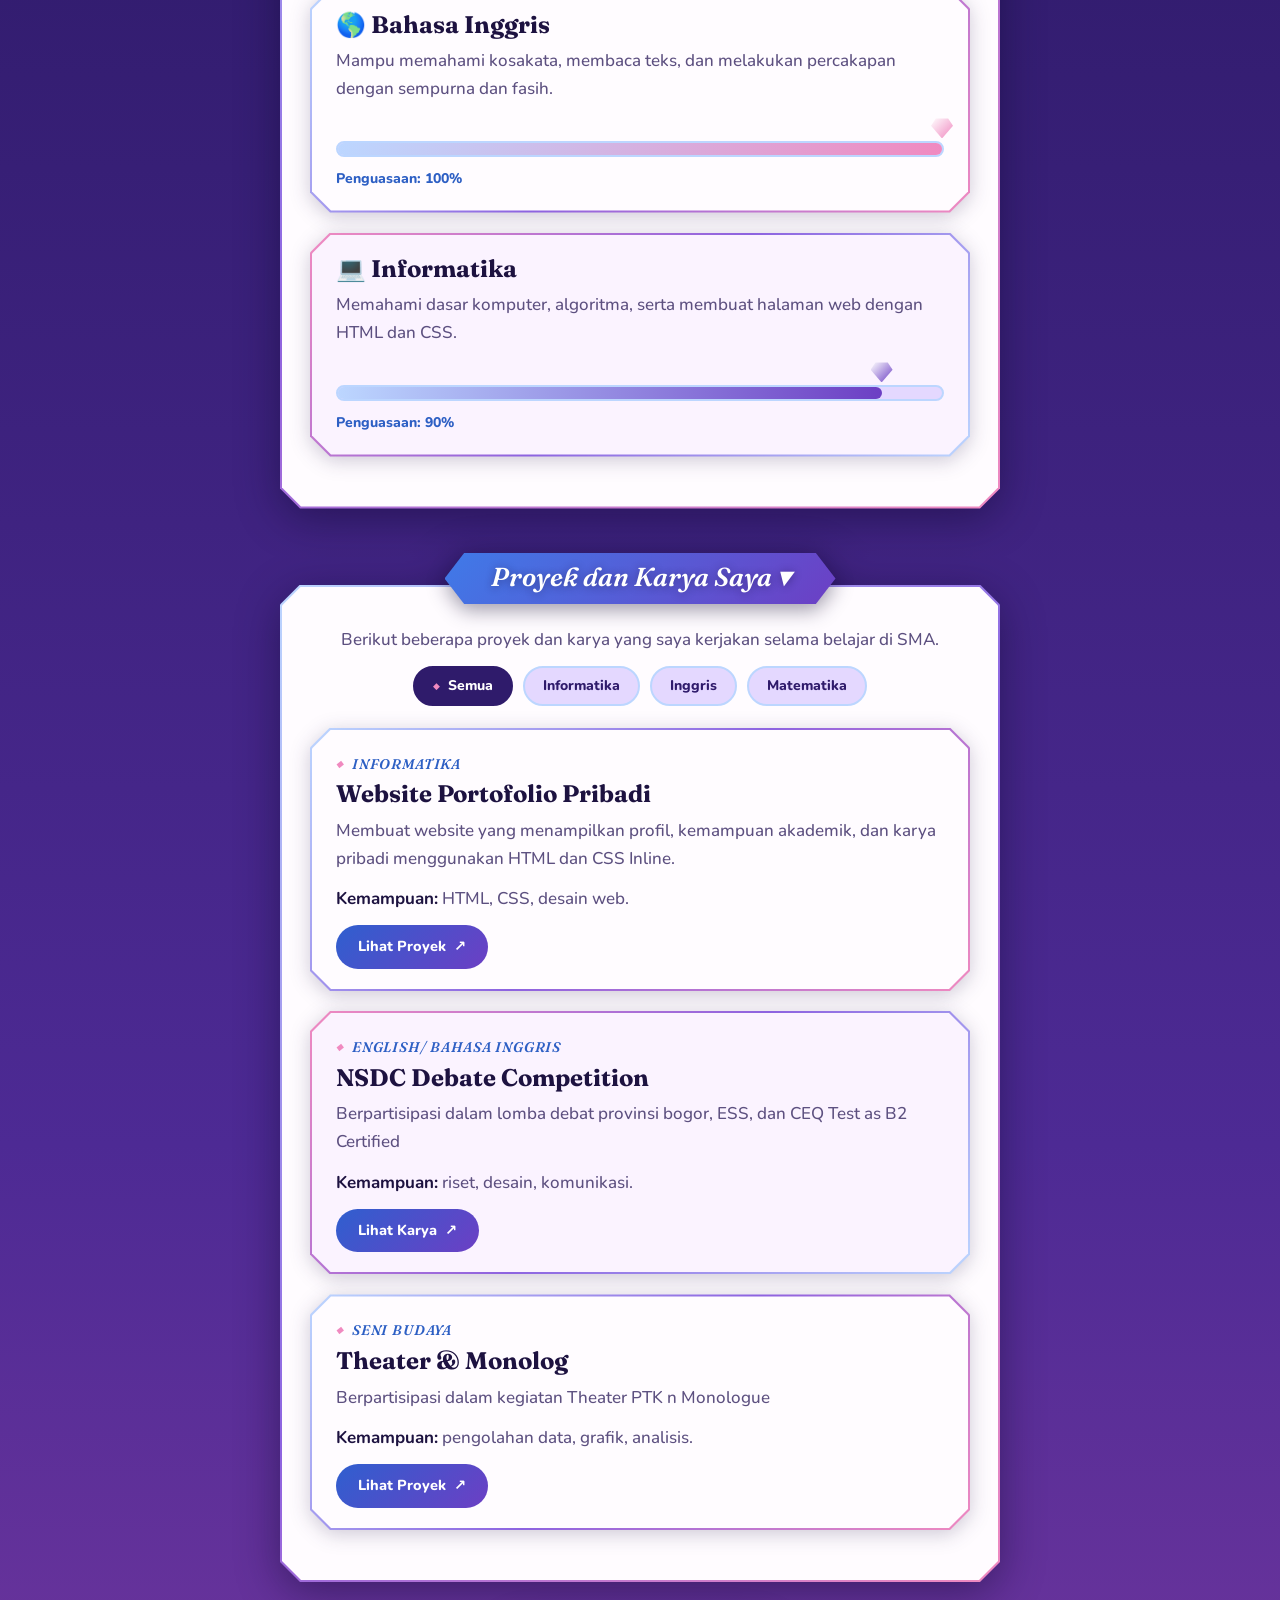
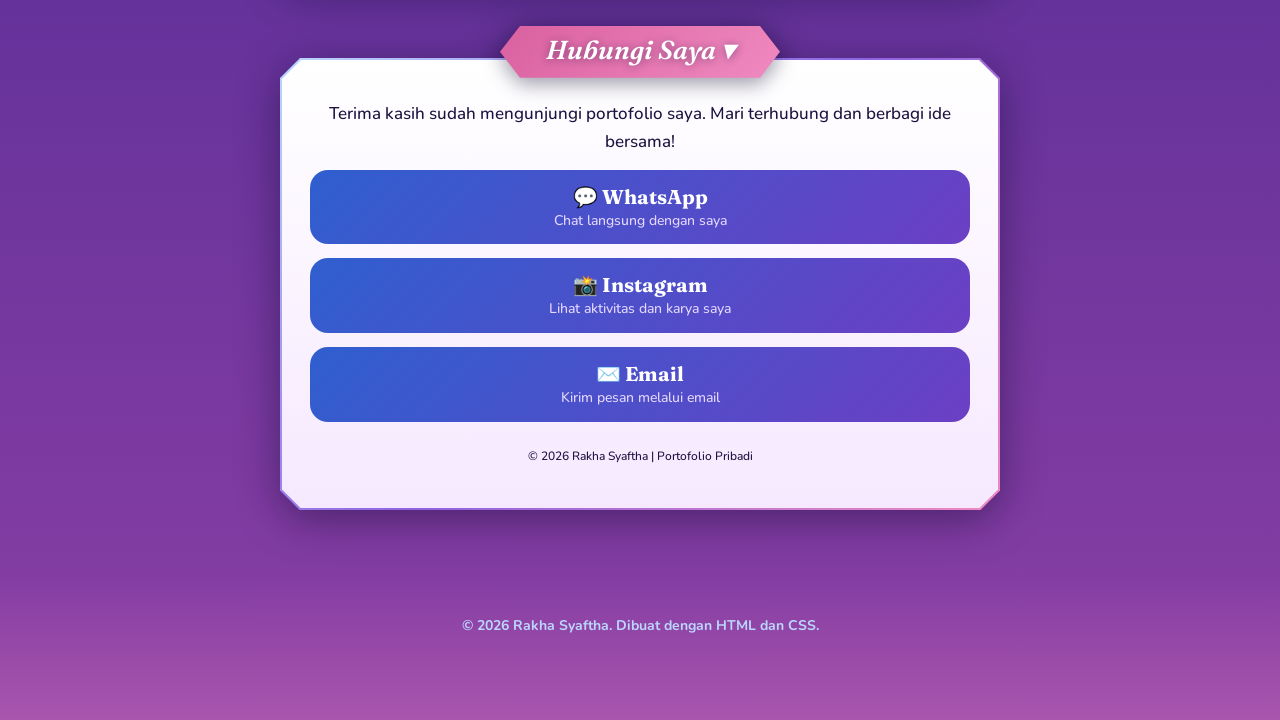
==== commit b8304dec: "Update project descriptions and categories in index.html" ====
--- a/index.html
+++ b/index.html
@@ -126,27 +126,25 @@
                     menggunakan HTML dan CSS Inline.
                 </p>
                 <p><b>Kemampuan:</b> HTML, CSS, desain web.</p>
-                <a href="informatika.html" class="project-button">Lihat Proyek</a>
+                <a href="yeh.html" class="project-button">Lihat Proyek</a>
             </div>
 
             <div class="project-card" data-k="eng">
                 <p class="category">ENGLISH/ BAHASA INGGRIS</p>
                 <h3>NSDC Debate Competition</h3>
-                <p>Berpartisipasi dalam lomba debat provinsi bogor</p>
+                <p>Berpartisipasi dalam lomba debat provinsi bogor, ESS, dan CEQ Test as B2 Certified</p>
                 <p><b>Kemampuan:</b> riset, desain, komunikasi.</p>
                 <a href="poster.html" class="project-button">Lihat Karya</a>
             </div>
 
             <div class="project-card" data-k="mat">
-                <p class="category">MATEMATIKA</p>
-                <h3>Survei Kebiasaan Belajar</h3>
+                <p class="category">SENI BUDAYA</p>
+                <h3>Theater & Monolog </h3>
                 <p>
-                    Mengumpulkan data kebiasaan belajar teman
-                    sekelas, menyajikannya dalam grafik, dan
-                    membuat kesimpulan sederhana.
+                    Berpartisipasi dalam kegiatan Theater PTK n Monologue
                 </p>
                 <p><b>Kemampuan:</b> pengolahan data, grafik, analisis.</p>
-                <a href="survei.html" class="project-button">Lihat Proyek</a>
+                <a href="ptk.html" class="project-button">Lihat Proyek</a>
             </div>
         </details>
     </section>
@@ -189,4 +187,4 @@
     <a class="up" href="#top" aria-label="Kembali ke atas"><span aria-hidden="true">↑</span></a>
 
 </body>
-</html>+</html>
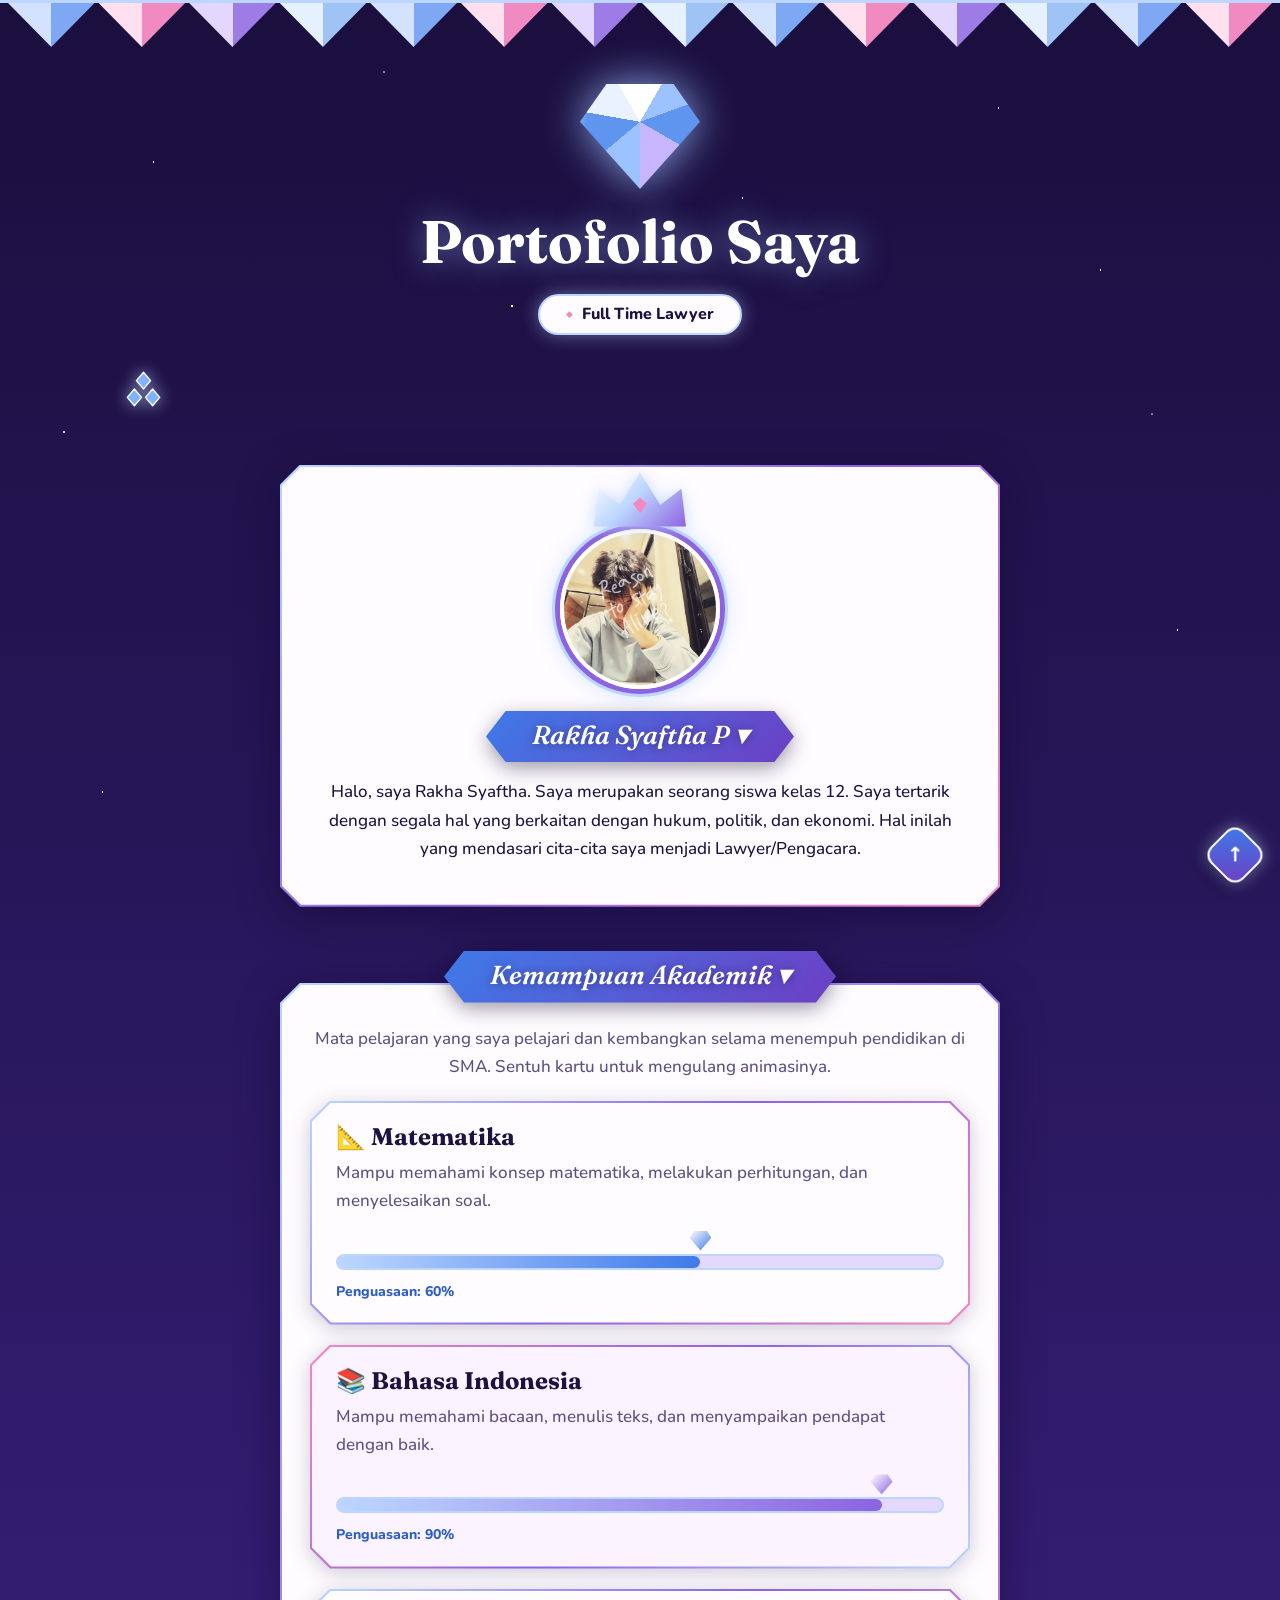
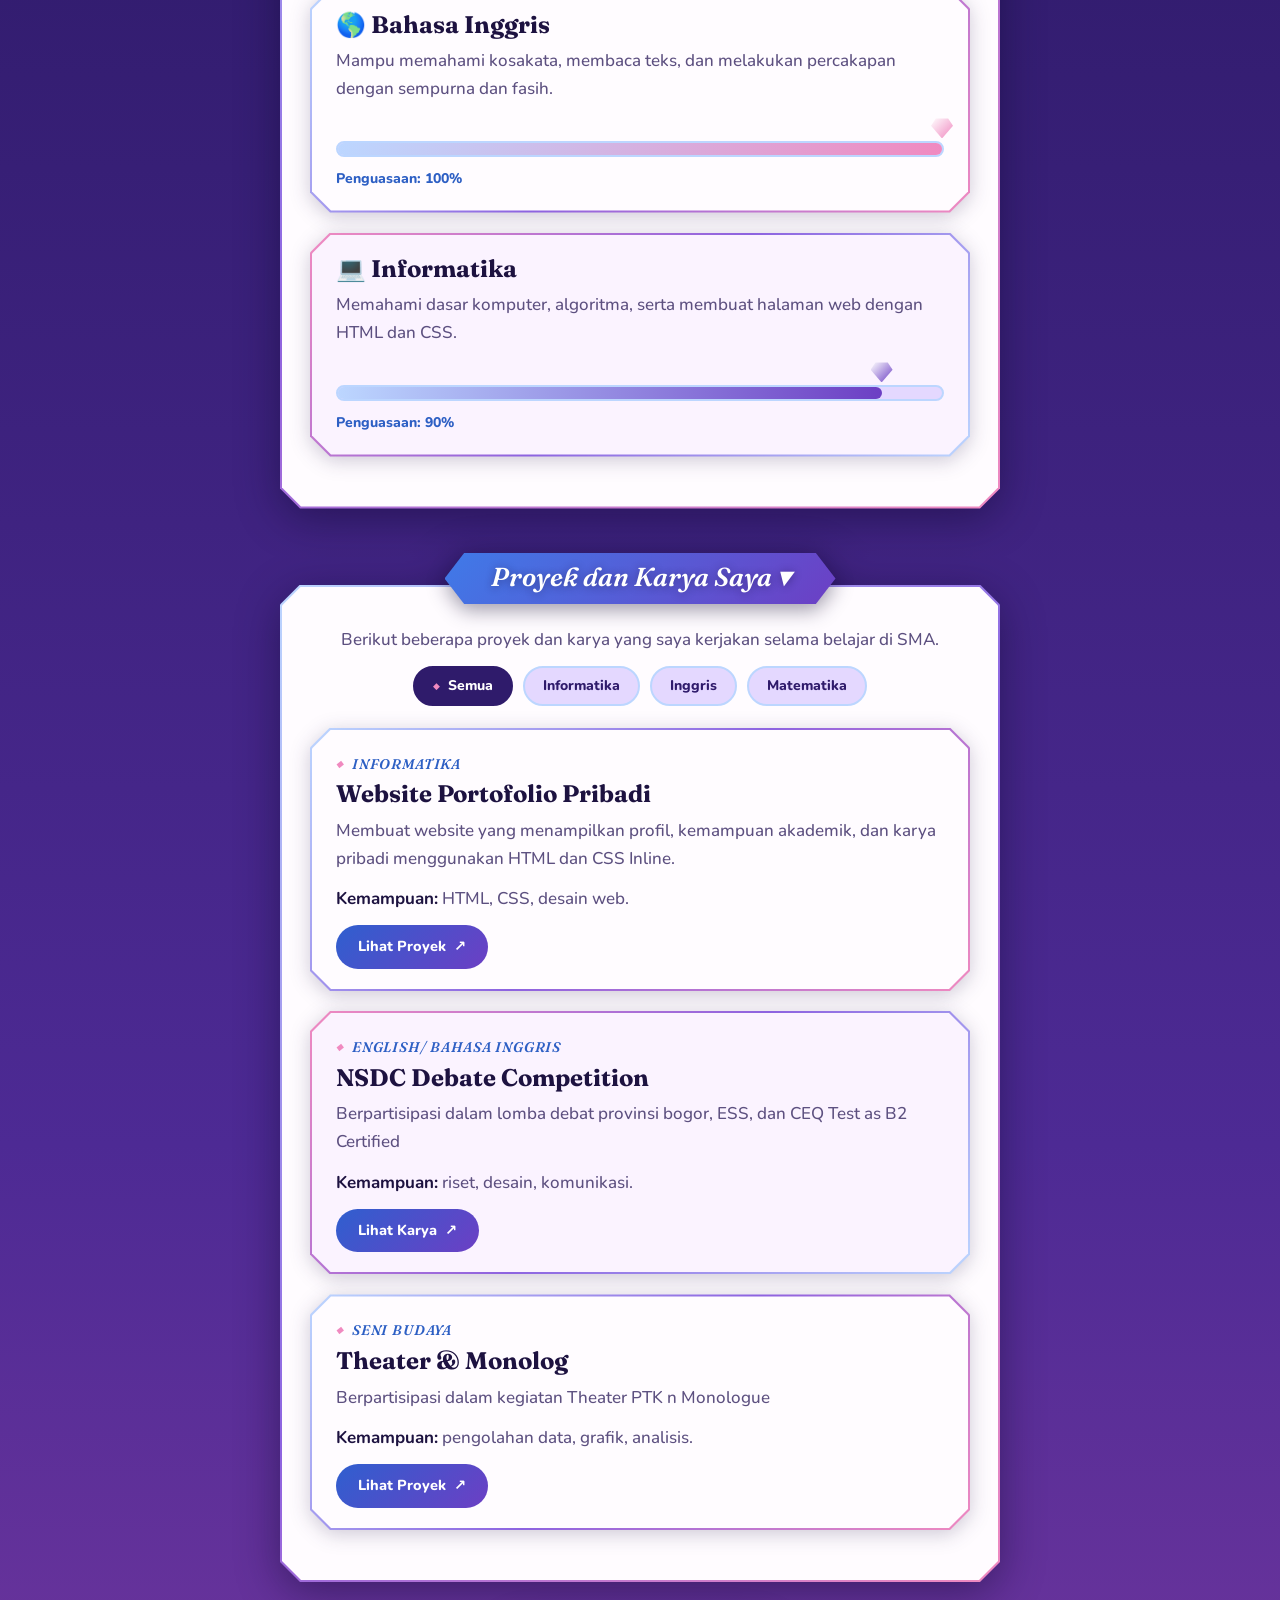
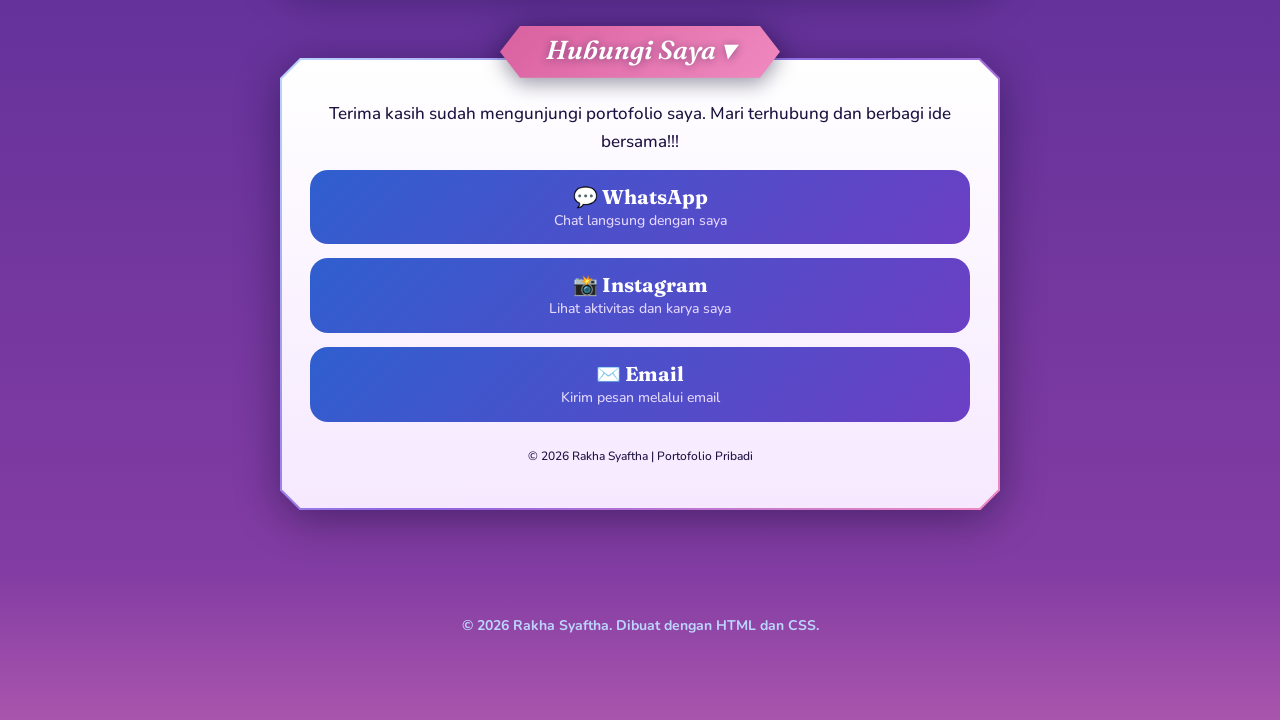
==== commit 04653e26: "Fix punctuation in contact section message" ====
--- a/index.html
+++ b/index.html
@@ -134,7 +134,7 @@
                 <h3>NSDC Debate Competition</h3>
                 <p>Berpartisipasi dalam lomba debat provinsi bogor, ESS, dan CEQ Test as B2 Certified</p>
                 <p><b>Kemampuan:</b> riset, desain, komunikasi.</p>
-                <a href="poster.html" class="project-button">Lihat Karya</a>
+                <a href="nsdc.html" class="project-button">Lihat Karya</a>
             </div>
 
             <div class="project-card" data-k="mat">
@@ -155,7 +155,7 @@
 
             <p>
                 Terima kasih sudah mengunjungi portofolio saya.
-                Mari terhubung dan berbagi ide bersama!
+                Mari terhubung dan berbagi ide bersama!!!
             </p>
 
             <a href="https://wa.me/6288289358517" target="_blank" rel="noopener noreferrer" class="contact-button">
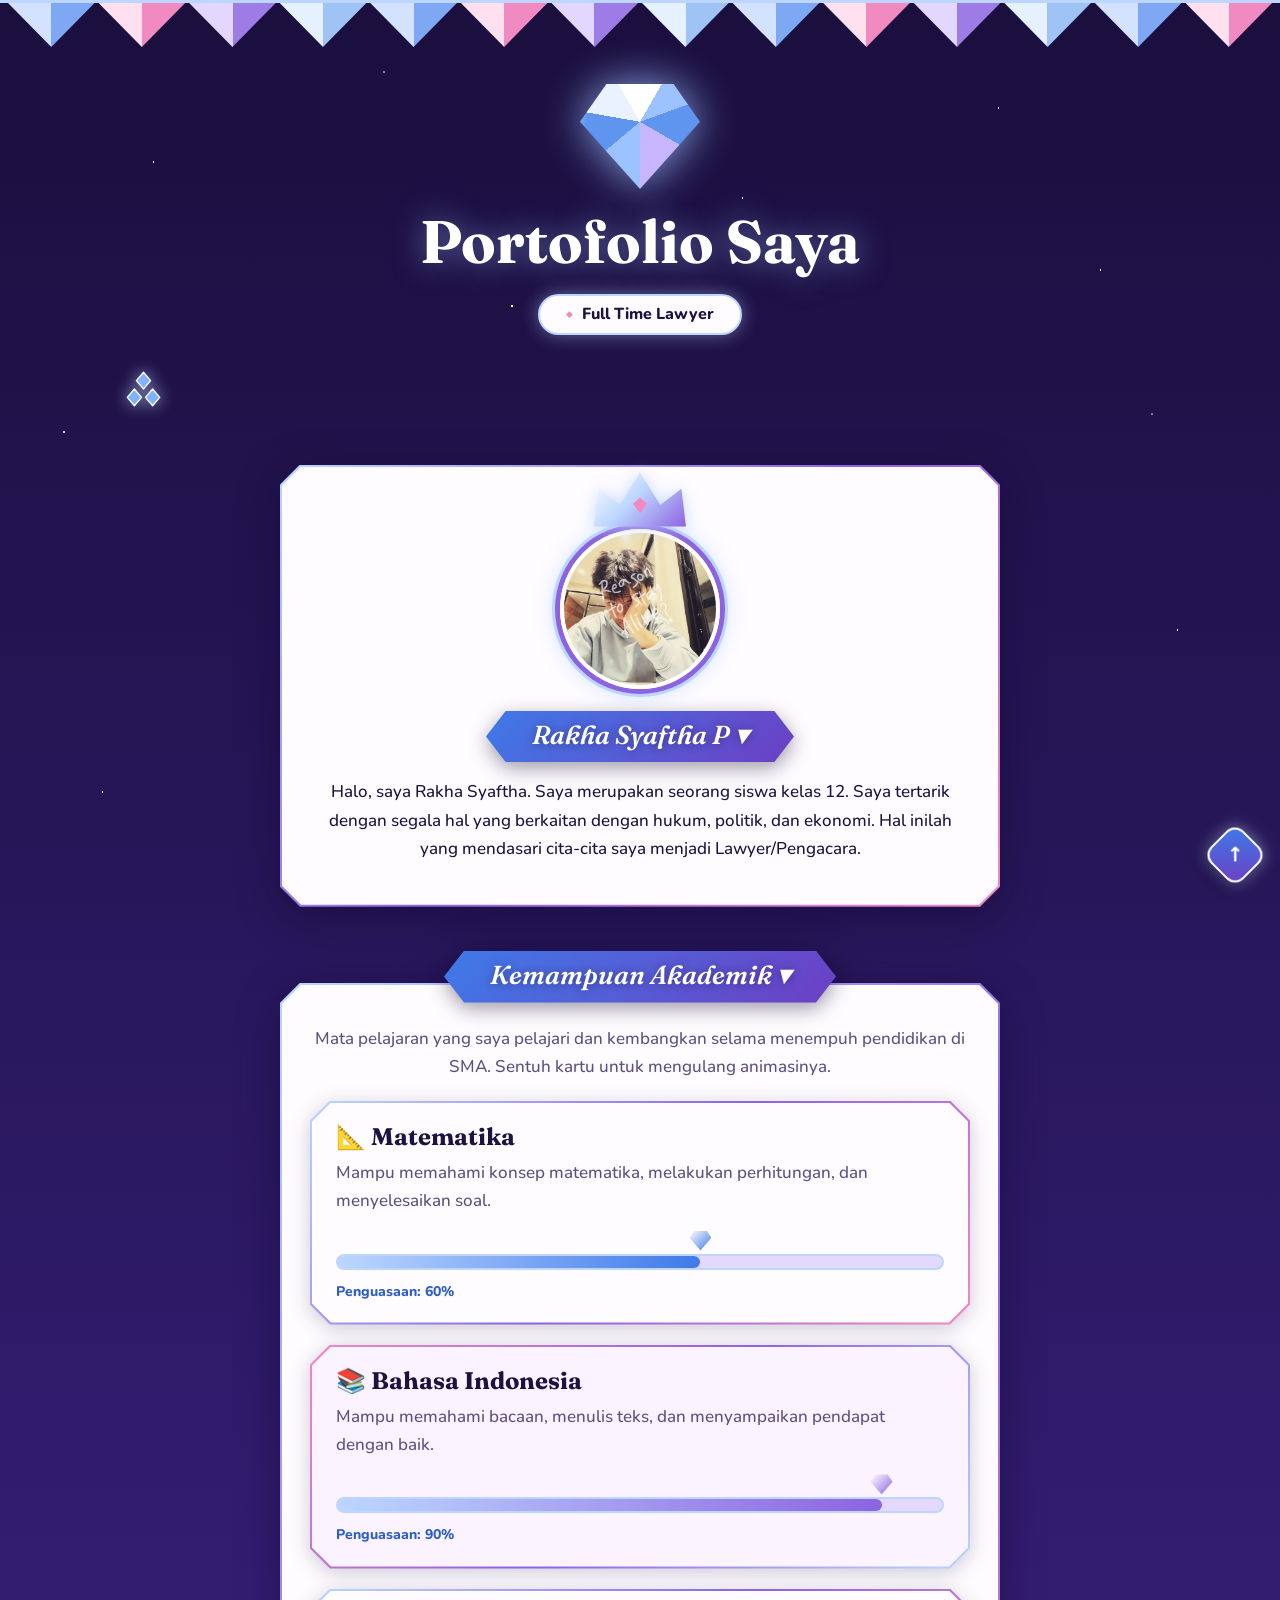
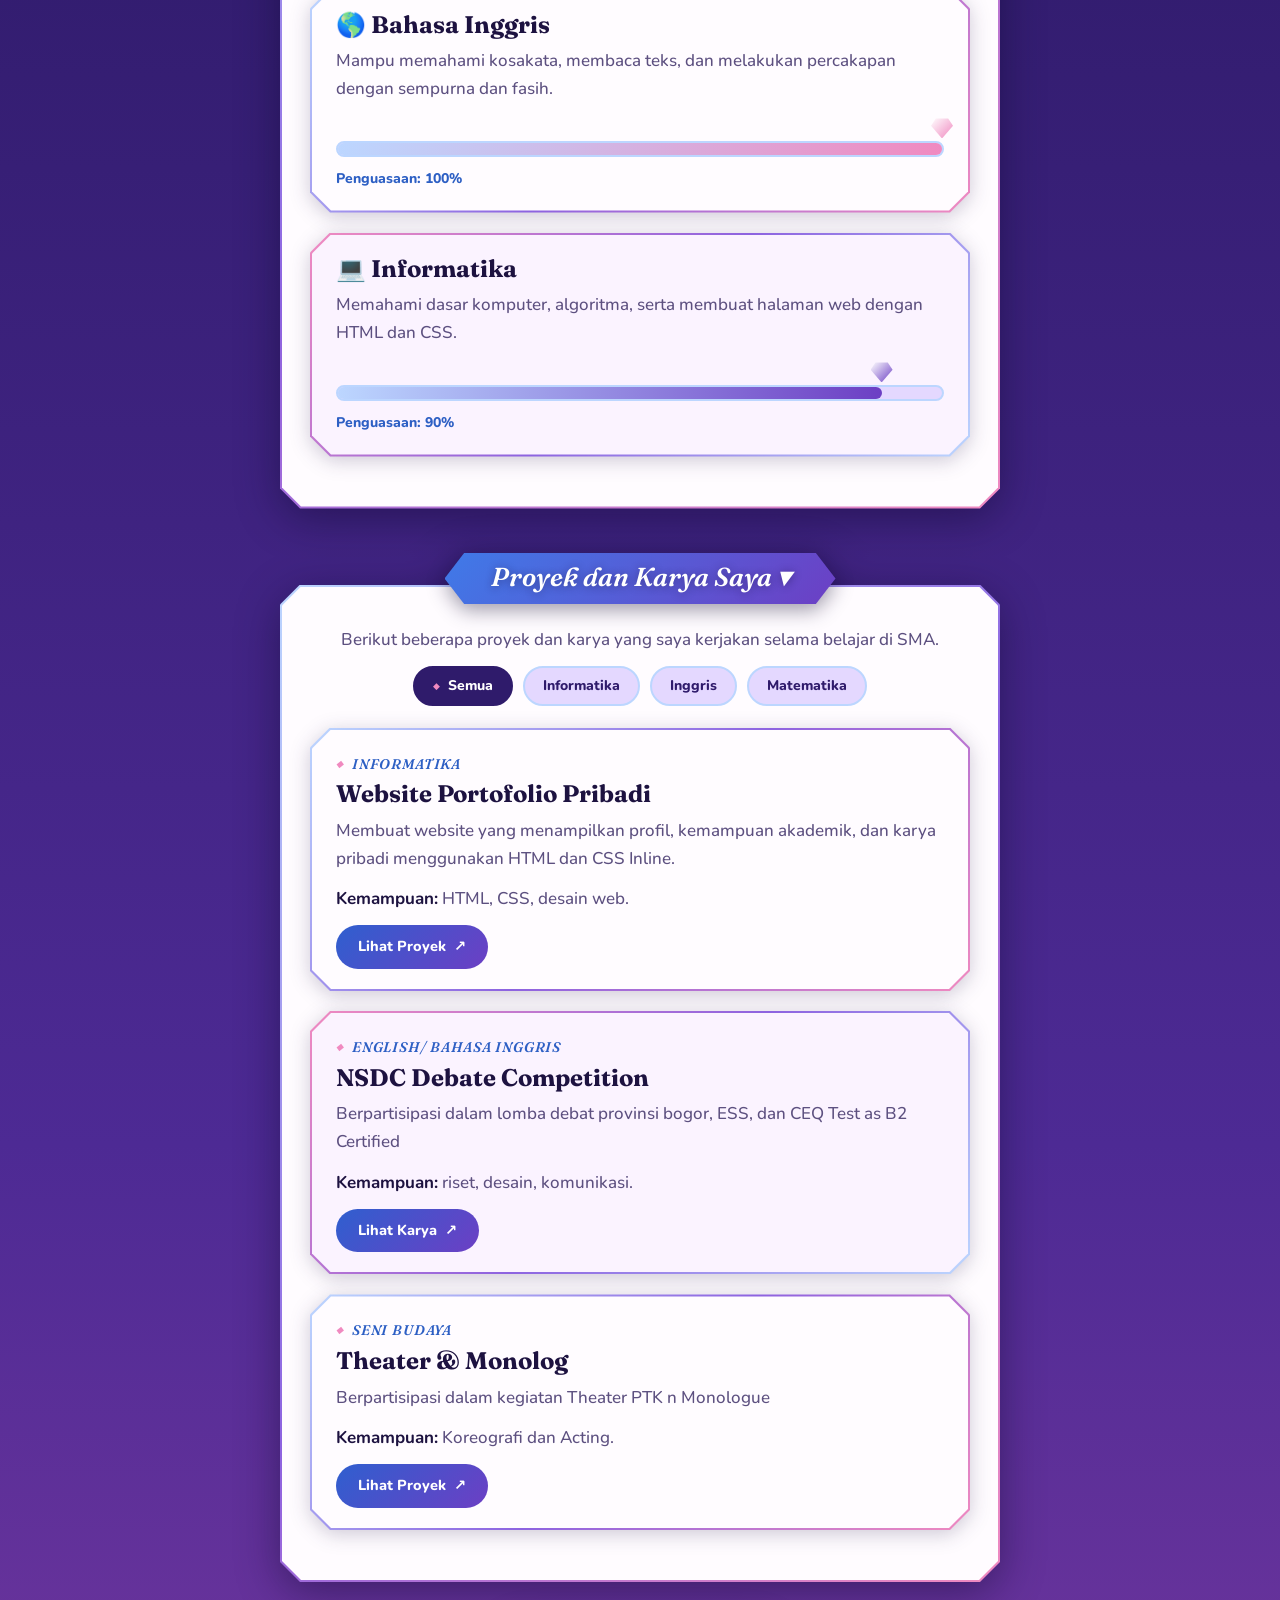
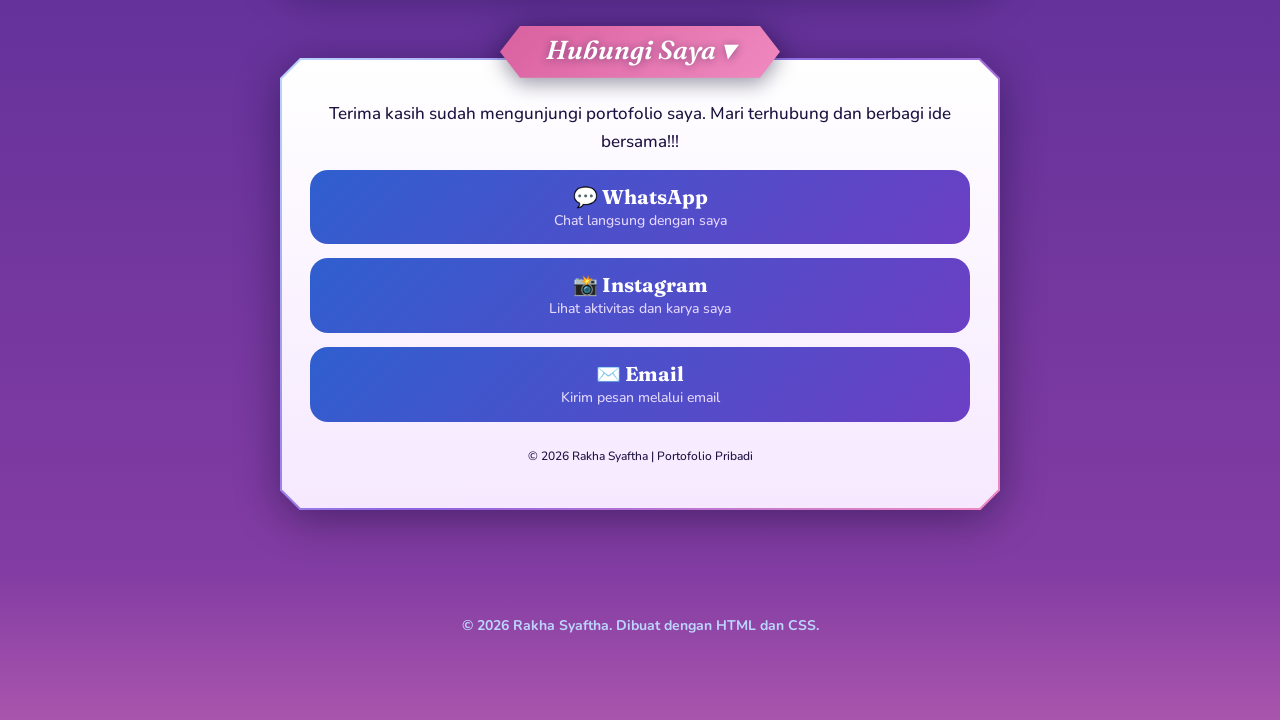
==== commit b00b5a1e: "Update skills description in index.html" ====
--- a/index.html
+++ b/index.html
@@ -143,7 +143,7 @@
                 <p>
                     Berpartisipasi dalam kegiatan Theater PTK n Monologue
                 </p>
-                <p><b>Kemampuan:</b> pengolahan data, grafik, analisis.</p>
+                <p><b>Kemampuan:</b> Koreografi dan Acting.</p>
                 <a href="ptk.html" class="project-button">Lihat Proyek</a>
             </div>
         </details>
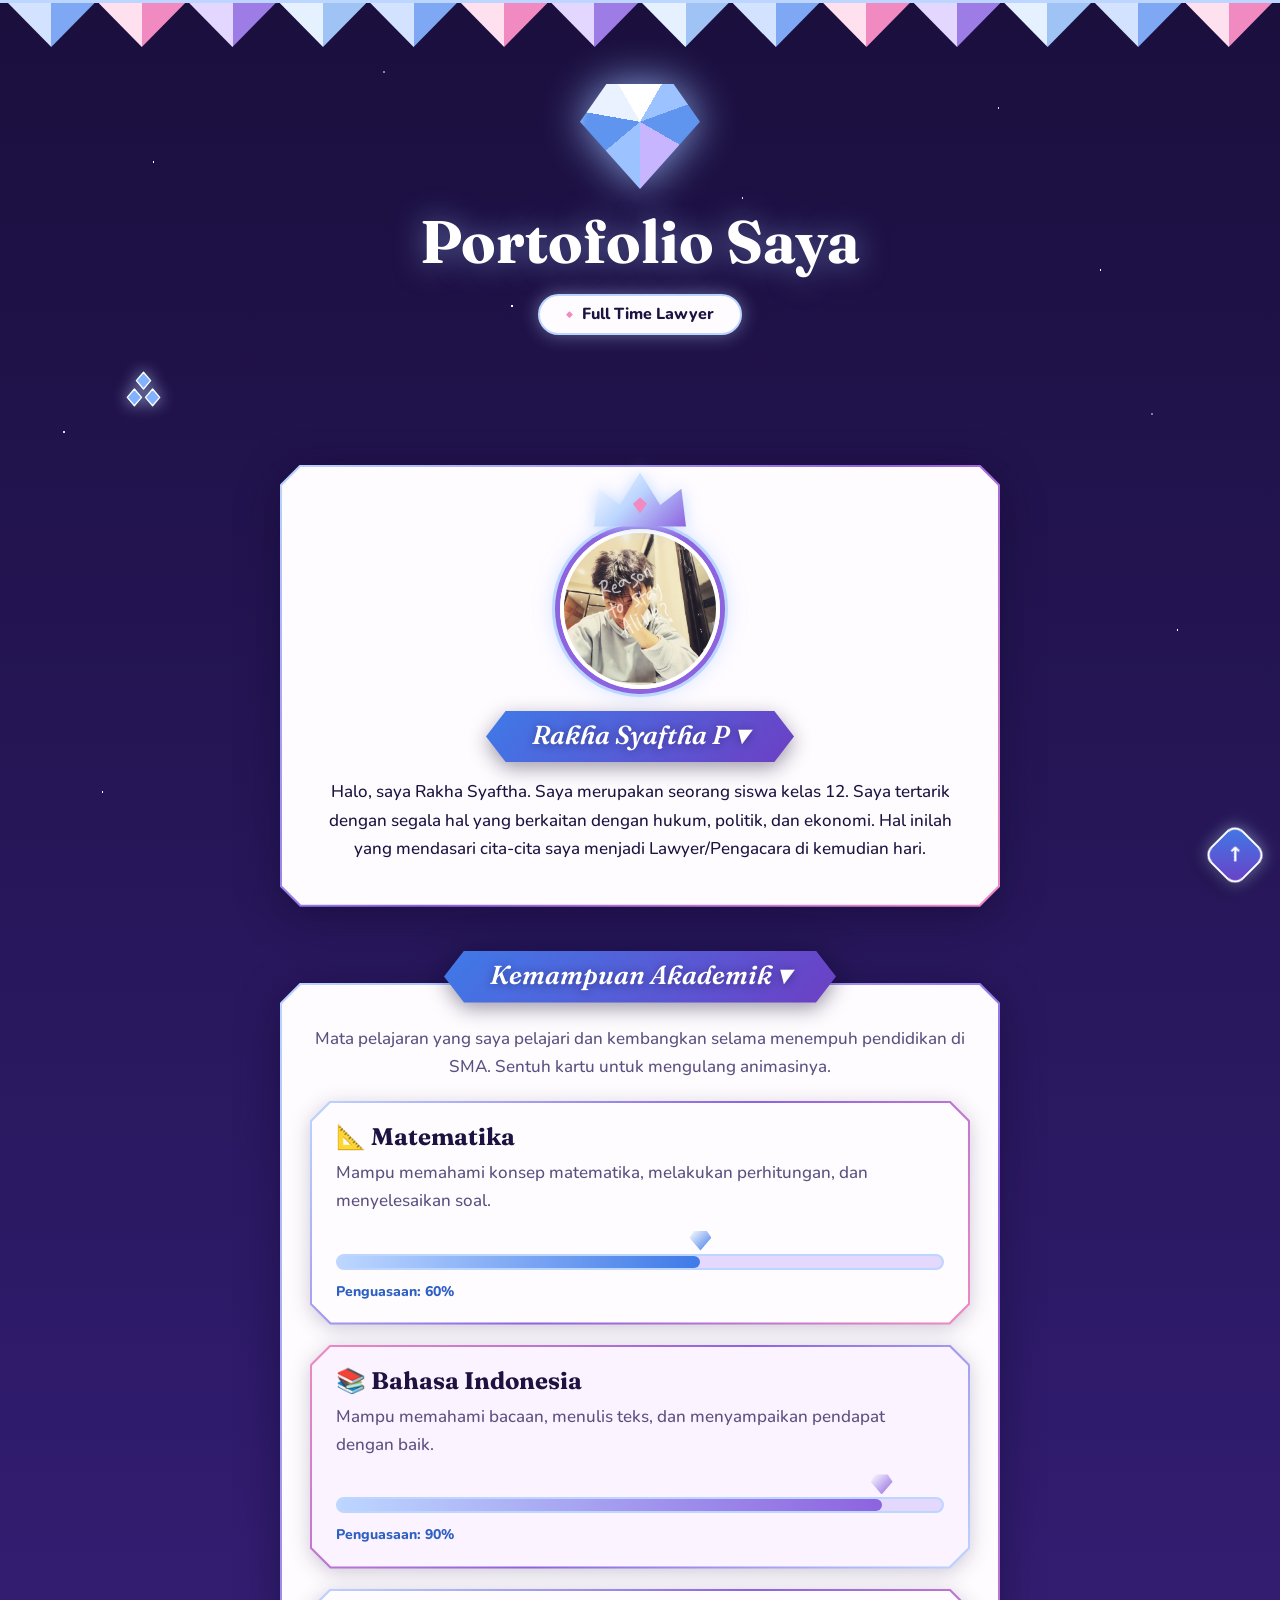
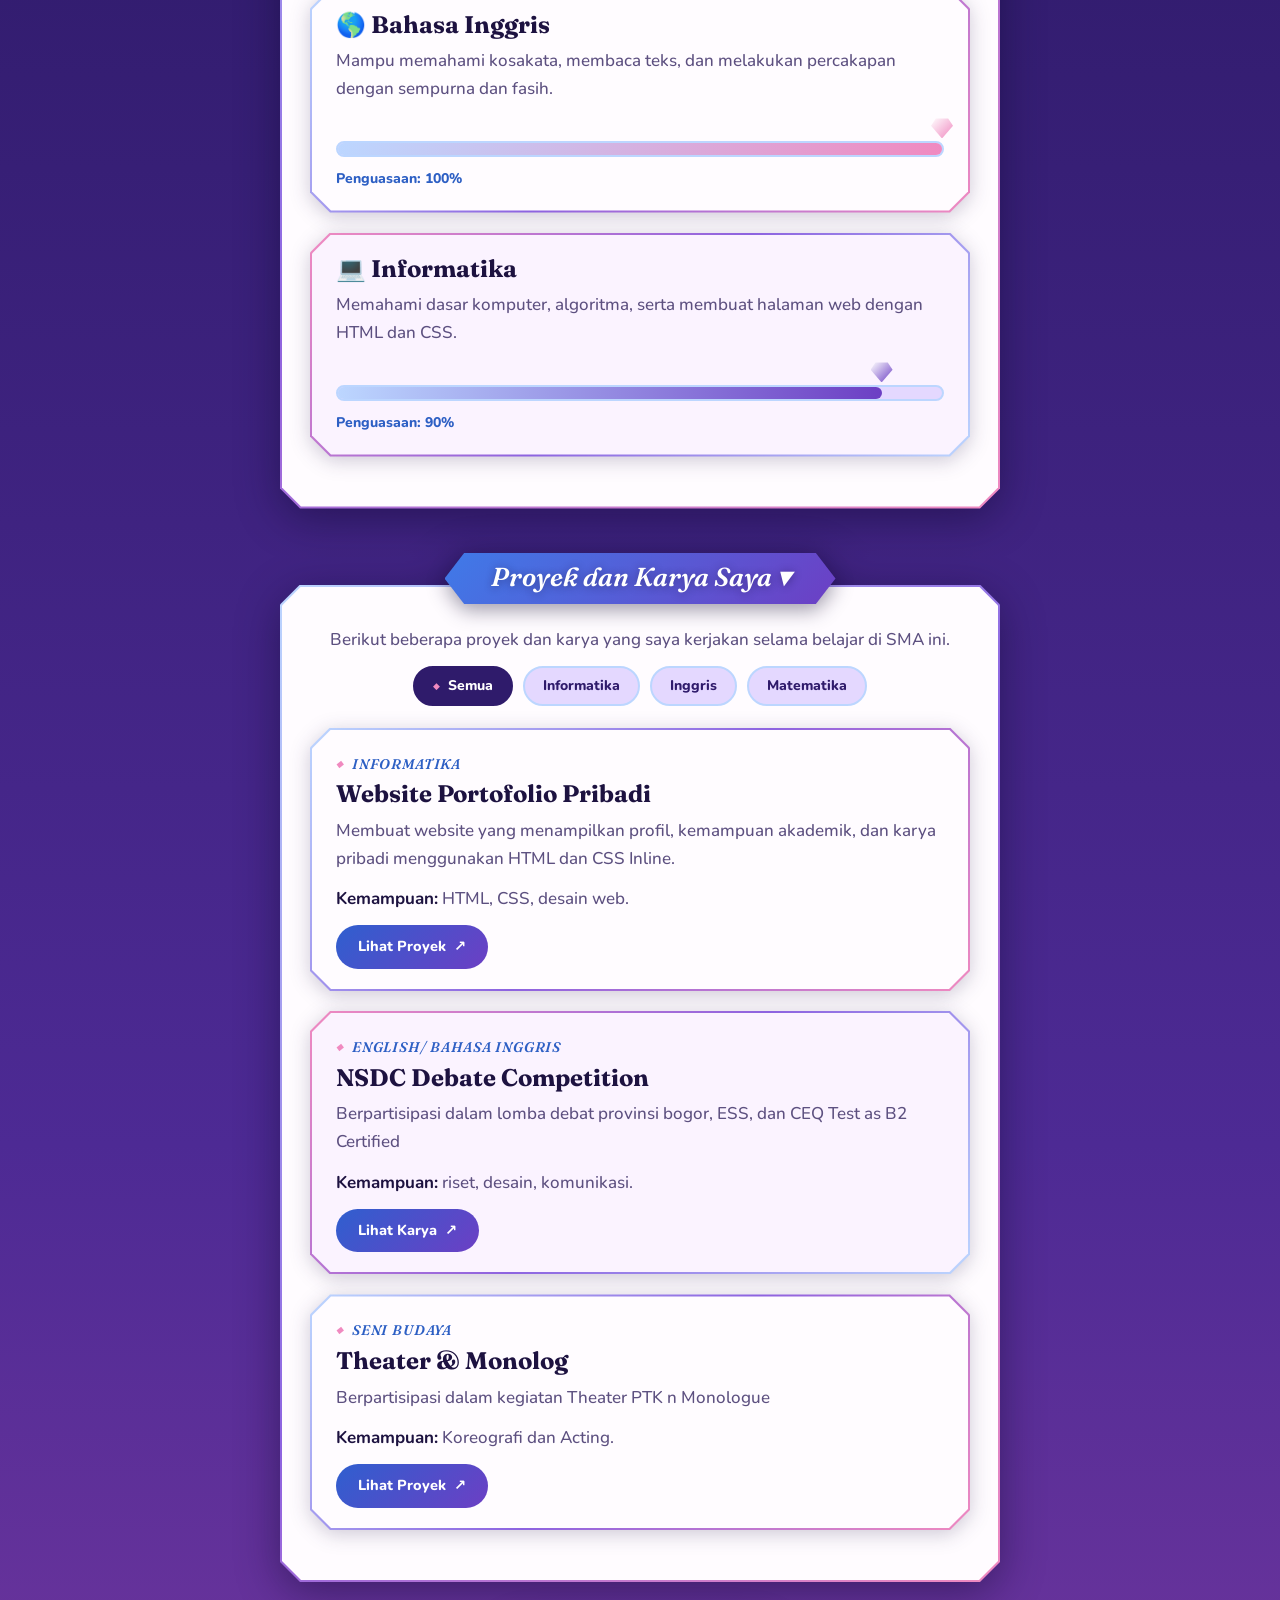
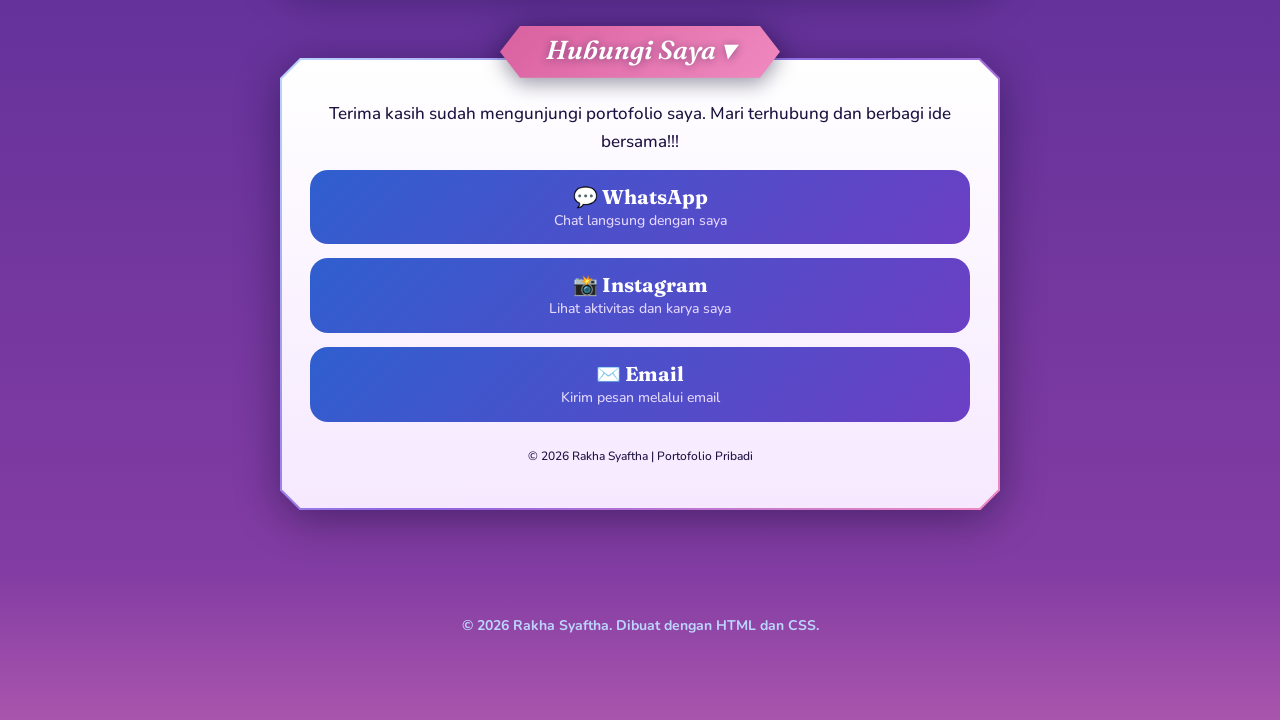
==== commit bc99f5a3: "Update text in index.html for clarity" ====
--- a/index.html
+++ b/index.html
@@ -52,7 +52,7 @@
                 siswa kelas 12. Saya tertarik dengan segala hal
                 yang berkaitan dengan hukum, politik, dan ekonomi.
                 Hal inilah yang mendasari cita-cita saya menjadi
-                Lawyer/Pengacara.
+                Lawyer/Pengacara di kemudian hari.
             </p>
         </details>
     </section>
@@ -107,7 +107,7 @@
 
             <p class="description">
                 Berikut beberapa proyek dan karya yang saya
-                kerjakan selama belajar di SMA.
+                kerjakan selama belajar di SMA ini.
             </p>
 
             <div class="chips" role="group" aria-label="Filter kategori">
